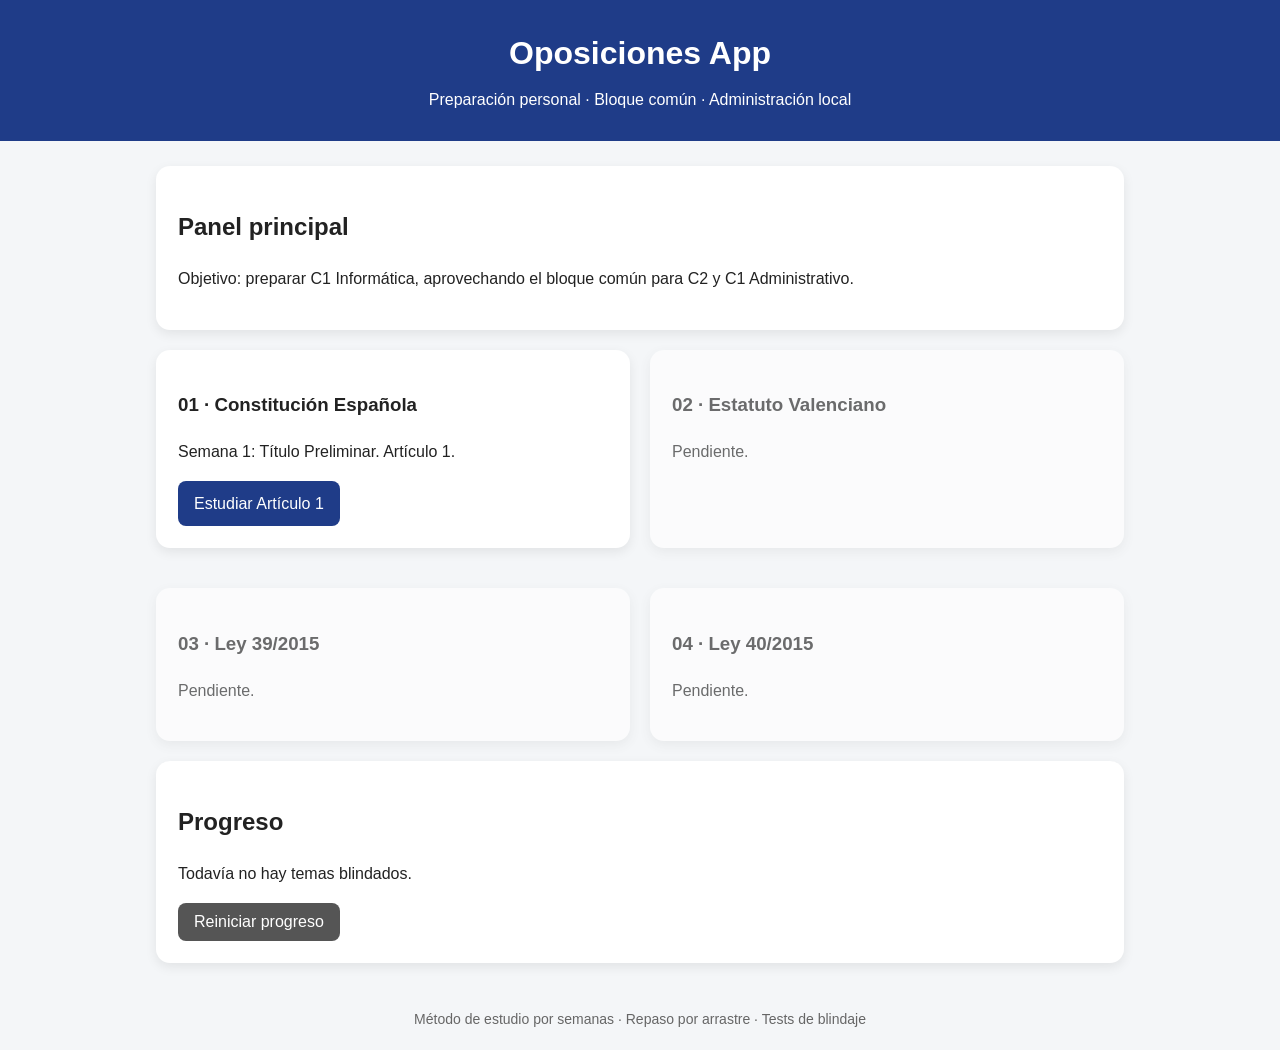
==== index.html @ b2013f8e "Version inicial oposiciones app" ====
<!DOCTYPE html>
<html lang="es">
<head>
  <meta charset="UTF-8">
  <meta name="viewport" content="width=device-width, initial-scale=1.0">
  <title>Oposiciones App</title>
  <link rel="stylesheet" href="css/estilos.css">
</head>
<body>
  <header class="cabecera">
    <h1>Oposiciones App</h1>
    <p>Preparación personal · Bloque común · Administración local</p>
  </header>

  <main class="contenedor">
    <section class="tarjeta">
      <h2>Panel principal</h2>
      <p>Objetivo: preparar C1 Informática, aprovechando el bloque común para C2 y C1 Administrativo.</p>
    </section>

    <section class="grid">
      <article class="tarjeta">
        <h3>01 · Constitución Española</h3>
        <p>Semana 1: Título Preliminar. Artículo 1.</p>
        <a class="boton" href="temas/constitucion/articulo_01.html">Estudiar Artículo 1</a>
      </article>

      <article class="tarjeta bloqueado">
        <h3>02 · Estatuto Valenciano</h3>
        <p>Pendiente.</p>
      </article>

      <article class="tarjeta bloqueado">
        <h3>03 · Ley 39/2015</h3>
        <p>Pendiente.</p>
      </article>

      <article class="tarjeta bloqueado">
        <h3>04 · Ley 40/2015</h3>
        <p>Pendiente.</p>
      </article>
    </section>

    <section class="tarjeta">
      <h2>Progreso</h2>
      <p id="resumenProgreso">Cargando progreso...</p>
      <button class="boton secundario" onclick="reiniciarProgreso()">Reiniciar progreso</button>
    </section>
  </main>

  <footer class="pie">
    Método de estudio por semanas · Repaso por arrastre · Tests de blindaje
  </footer>

  <script src="js/app.js"></script>
</body>
</html>
---- css/estilos.css ----
* {
  box-sizing: border-box;
}

body {
  margin: 0;
  font-family: Arial, sans-serif;
  background: #f4f6f8;
  color: #222;
  line-height: 1.6;
}

.cabecera {
  background: #1f3c88;
  color: white;
  padding: 28px 20px;
  text-align: center;
}

.cabecera h1 {
  margin: 0;
  font-size: 2rem;
}

.cabecera p {
  margin: 8px 0 0;
}

.contenedor {
  max-width: 1000px;
  margin: 25px auto;
  padding: 0 16px;
}

.tarjeta {
  background: white;
  padding: 22px;
  margin-bottom: 20px;
  border-radius: 14px;
  box-shadow: 0 4px 12px rgba(0,0,0,0.08);
}

.grid {
  display: grid;
  grid-template-columns: repeat(2, 1fr);
  gap: 20px;
}

.boton {
  display: inline-block;
  background: #1f3c88;
  color: white;
  padding: 10px 16px;
  border-radius: 8px;
  text-decoration: none;
  border: none;
  cursor: pointer;
  font-size: 1rem;
}

.boton:hover {
  opacity: 0.9;
}

.boton.secundario {
  background: #555;
}

.bloqueado {
  opacity: 0.65;
}

.bloque {
  background: #eef3ff;
  border-left: 6px solid #1f3c88;
  padding: 15px 20px;
  margin: 18px 0;
  border-radius: 8px;
}

.regla {
  background: #fff7e6;
  border-left: 6px solid #f0a500;
  padding: 15px 20px;
  margin: 18px 0;
  border-radius: 8px;
}

.alerta {
  background: #ffecec;
  border-left: 6px solid #d9534f;
  padding: 15px 20px;
  margin: 18px 0;
  border-radius: 8px;
}

.ok {
  background: #eafaf1;
  border-left: 6px solid #28a745;
  padding: 15px 20px;
  margin: 18px 0;
  border-radius: 8px;
}

.pregunta {
  border-bottom: 1px solid #ddd;
  padding: 18px 0;
}

.opcion {
  display: block;
  margin: 8px 0;
  cursor: pointer;
}

.resultado {
  font-weight: bold;
  margin-top: 15px;
}

.correcta {
  color: #198754;
}

.incorrecta {
  color: #dc3545;
}

.pie {
  text-align: center;
  padding: 20px;
  color: #666;
  font-size: 14px;
}

.volver {
  margin-bottom: 15px;
}

@media (max-width: 700px) {
  .grid {
    grid-template-columns: 1fr;
  }

  .cabecera h1 {
    font-size: 1.6rem;
  }

  .tarjeta {
    padding: 18px;
  }
}
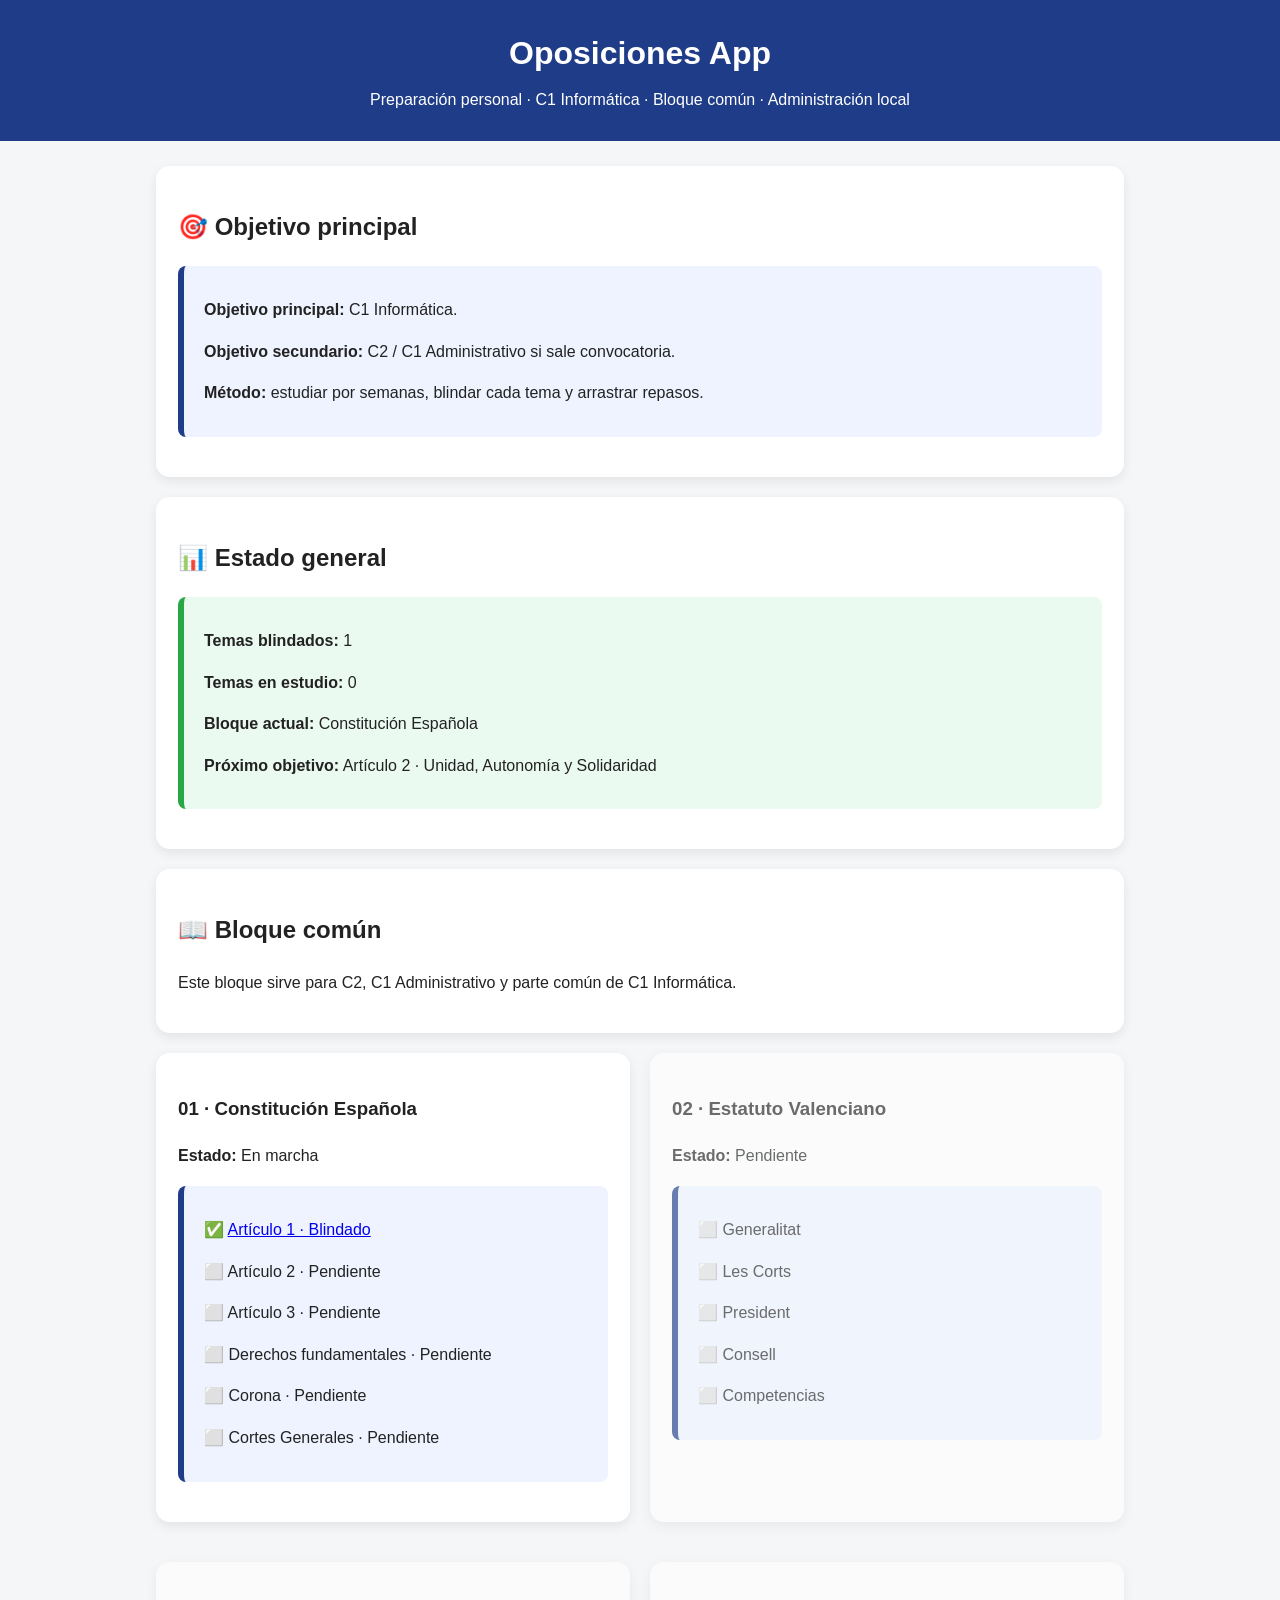
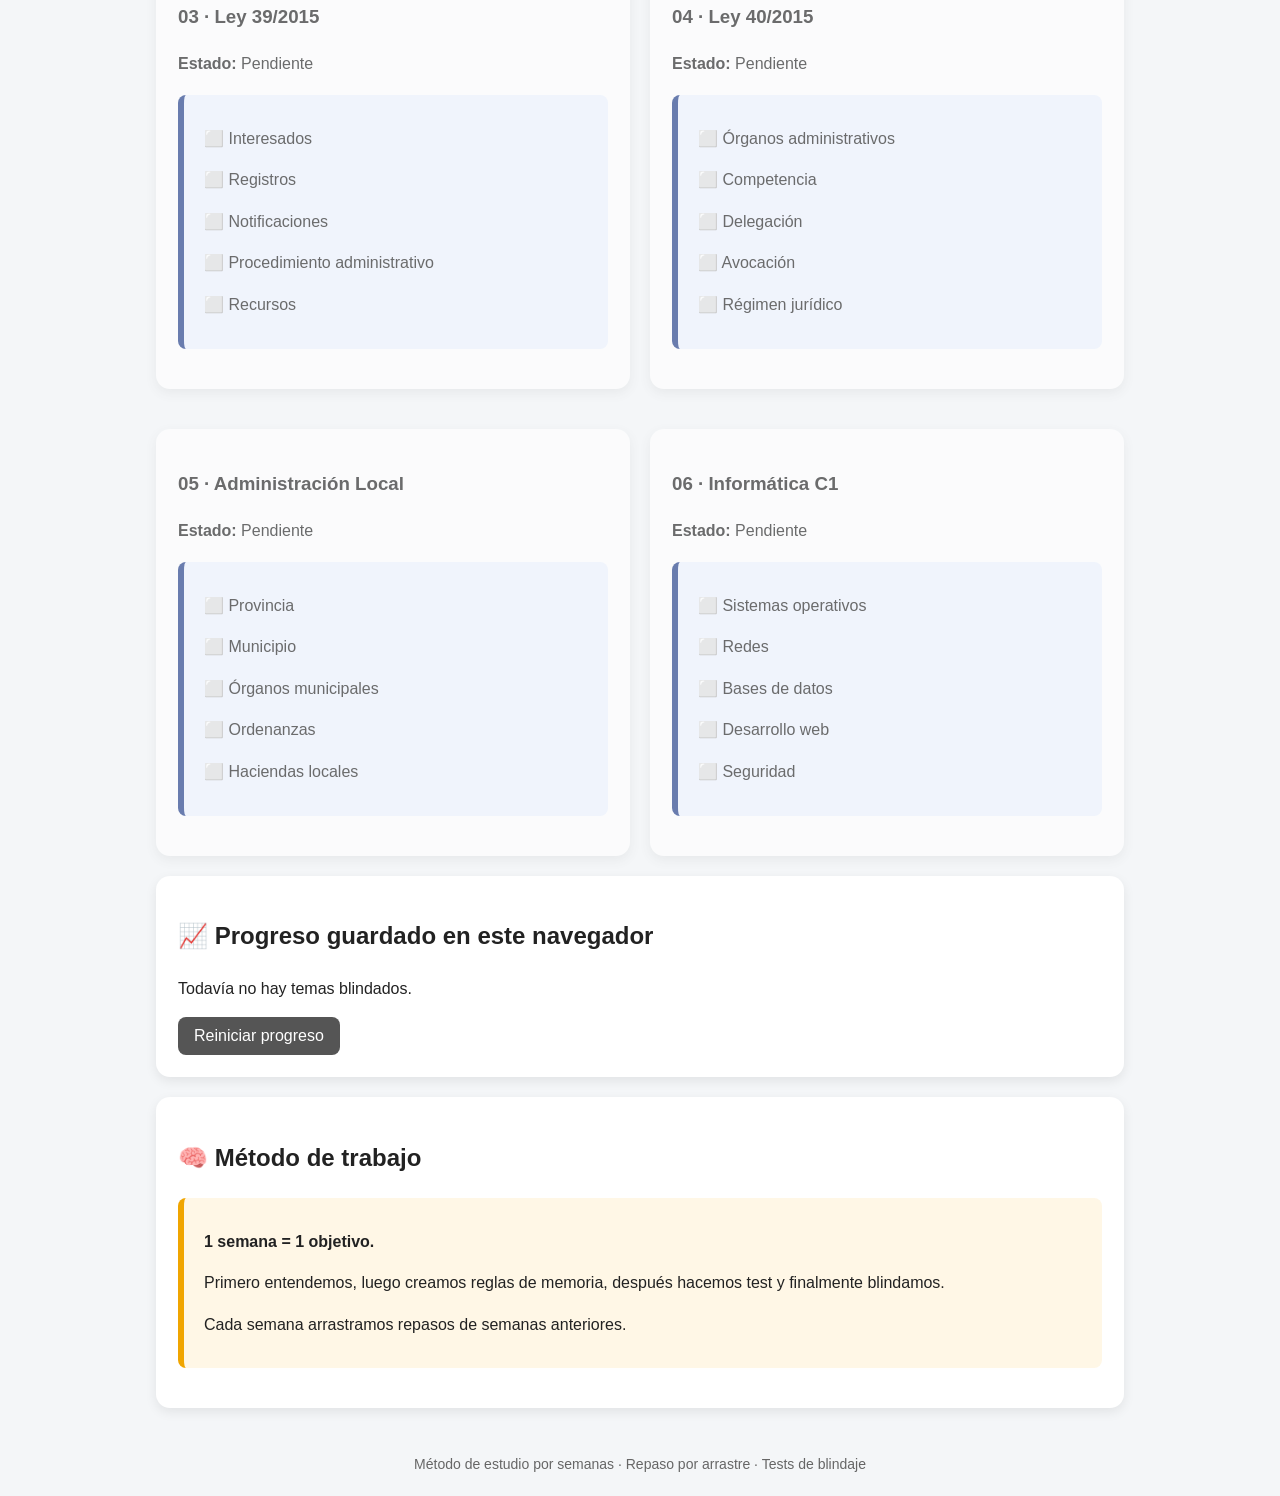
==== commit bc5bb611: "Dashboard principal v3" ====
--- a/index.html
+++ b/index.html
@@ -1,51 +1,138 @@
 <!DOCTYPE html>
 <html lang="es">
+
 <head>
   <meta charset="UTF-8">
   <meta name="viewport" content="width=device-width, initial-scale=1.0">
   <title>Oposiciones App</title>
   <link rel="stylesheet" href="css/estilos.css">
 </head>
+
 <body>
   <header class="cabecera">
     <h1>Oposiciones App</h1>
-    <p>Preparación personal · Bloque común · Administración local</p>
+    <p>Preparación personal · C1 Informática · Bloque común · Administración local</p>
   </header>
 
   <main class="contenedor">
+
     <section class="tarjeta">
-      <h2>Panel principal</h2>
-      <p>Objetivo: preparar C1 Informática, aprovechando el bloque común para C2 y C1 Administrativo.</p>
+      <h2>🎯 Objetivo principal</h2>
+      <div class="bloque">
+        <p><strong>Objetivo principal:</strong> C1 Informática.</p>
+        <p><strong>Objetivo secundario:</strong> C2 / C1 Administrativo si sale convocatoria.</p>
+        <p><strong>Método:</strong> estudiar por semanas, blindar cada tema y arrastrar repasos.</p>
+      </div>
+    </section>
+
+    <section class="tarjeta">
+      <h2>📊 Estado general</h2>
+      <div class="ok">
+        <p><strong>Temas blindados:</strong> 1</p>
+        <p><strong>Temas en estudio:</strong> 0</p>
+        <p><strong>Bloque actual:</strong> Constitución Española</p>
+        <p><strong>Próximo objetivo:</strong> Artículo 2 · Unidad, Autonomía y Solidaridad</p>
+      </div>
+    </section>
+
+    <section class="tarjeta">
+      <h2>📖 Bloque común</h2>
+      <p>Este bloque sirve para C2, C1 Administrativo y parte común de C1 Informática.</p>
     </section>
 
     <section class="grid">
+
       <article class="tarjeta">
         <h3>01 · Constitución Española</h3>
-        <p>Semana 1: Título Preliminar. Artículo 1.</p>
-        <a class="boton" href="temas/constitucion/articulo_01.html">Estudiar Artículo 1</a>
+        <p><strong>Estado:</strong> En marcha</p>
+
+        <div class="bloque">
+          <p>✅ <a href="temas/constitucion/articulo_01.html">Artículo 1 · Blindado</a></p>
+          <p>⬜ Artículo 2 · Pendiente</p>
+          <p>⬜ Artículo 3 · Pendiente</p>
+          <p>⬜ Derechos fundamentales · Pendiente</p>
+          <p>⬜ Corona · Pendiente</p>
+          <p>⬜ Cortes Generales · Pendiente</p>
+        </div>
       </article>
 
       <article class="tarjeta bloqueado">
         <h3>02 · Estatuto Valenciano</h3>
-        <p>Pendiente.</p>
+        <p><strong>Estado:</strong> Pendiente</p>
+        <div class="bloque">
+          <p>⬜ Generalitat</p>
+          <p>⬜ Les Corts</p>
+          <p>⬜ President</p>
+          <p>⬜ Consell</p>
+          <p>⬜ Competencias</p>
+        </div>
       </article>
 
       <article class="tarjeta bloqueado">
         <h3>03 · Ley 39/2015</h3>
-        <p>Pendiente.</p>
+        <p><strong>Estado:</strong> Pendiente</p>
+        <div class="bloque">
+          <p>⬜ Interesados</p>
+          <p>⬜ Registros</p>
+          <p>⬜ Notificaciones</p>
+          <p>⬜ Procedimiento administrativo</p>
+          <p>⬜ Recursos</p>
+        </div>
       </article>
 
       <article class="tarjeta bloqueado">
         <h3>04 · Ley 40/2015</h3>
-        <p>Pendiente.</p>
+        <p><strong>Estado:</strong> Pendiente</p>
+        <div class="bloque">
+          <p>⬜ Órganos administrativos</p>
+          <p>⬜ Competencia</p>
+          <p>⬜ Delegación</p>
+          <p>⬜ Avocación</p>
+          <p>⬜ Régimen jurídico</p>
+        </div>
       </article>
+
+      <article class="tarjeta bloqueado">
+        <h3>05 · Administración Local</h3>
+        <p><strong>Estado:</strong> Pendiente</p>
+        <div class="bloque">
+          <p>⬜ Provincia</p>
+          <p>⬜ Municipio</p>
+          <p>⬜ Órganos municipales</p>
+          <p>⬜ Ordenanzas</p>
+          <p>⬜ Haciendas locales</p>
+        </div>
+      </article>
+
+      <article class="tarjeta bloqueado">
+        <h3>06 · Informática C1</h3>
+        <p><strong>Estado:</strong> Pendiente</p>
+        <div class="bloque">
+          <p>⬜ Sistemas operativos</p>
+          <p>⬜ Redes</p>
+          <p>⬜ Bases de datos</p>
+          <p>⬜ Desarrollo web</p>
+          <p>⬜ Seguridad</p>
+        </div>
+      </article>
+
     </section>
 
     <section class="tarjeta">
-      <h2>Progreso</h2>
+      <h2>📈 Progreso guardado en este navegador</h2>
       <p id="resumenProgreso">Cargando progreso...</p>
       <button class="boton secundario" onclick="reiniciarProgreso()">Reiniciar progreso</button>
     </section>
+
+    <section class="tarjeta">
+      <h2>🧠 Método de trabajo</h2>
+      <div class="regla">
+        <p><strong>1 semana = 1 objetivo.</strong></p>
+        <p>Primero entendemos, luego creamos reglas de memoria, después hacemos test y finalmente blindamos.</p>
+        <p>Cada semana arrastramos repasos de semanas anteriores.</p>
+      </div>
+    </section>
+
   </main>
 
   <footer class="pie">
@@ -54,4 +141,5 @@
 
   <script src="js/app.js"></script>
 </body>
-</html>
+
+</html>
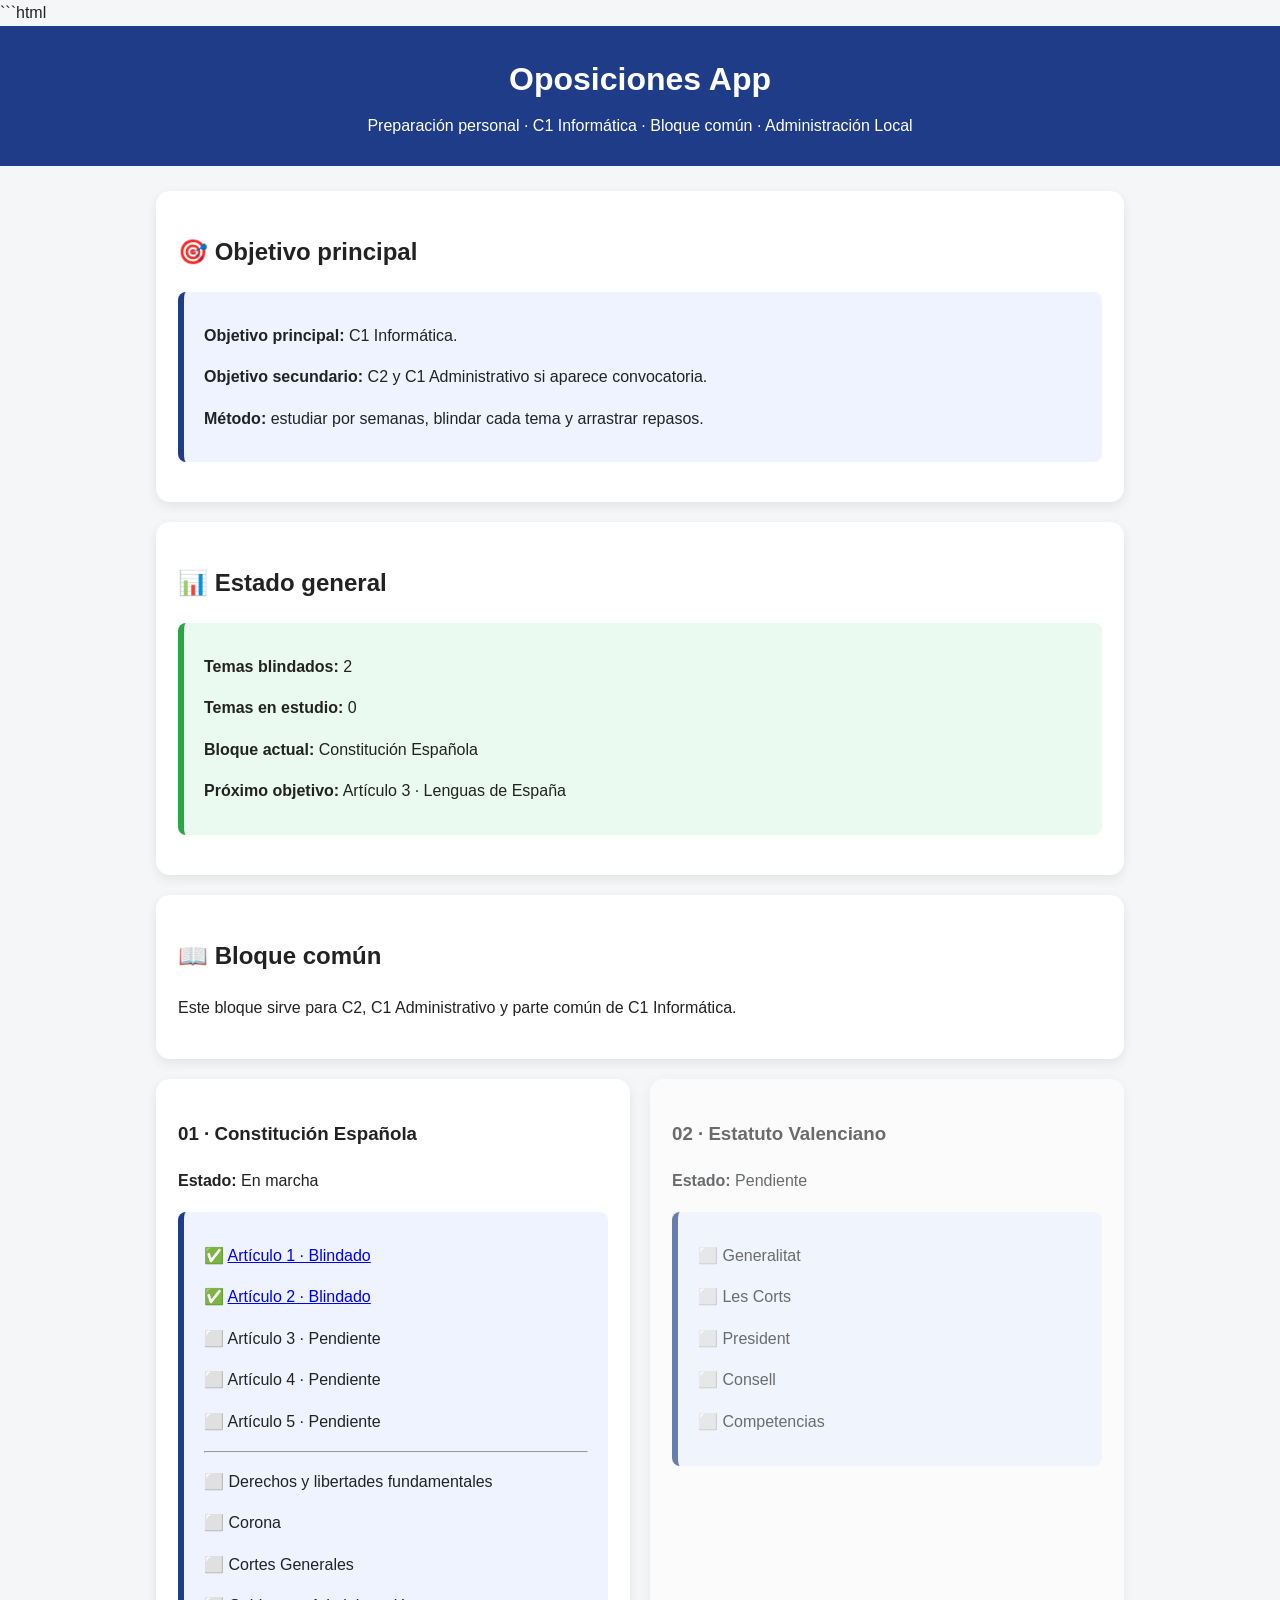
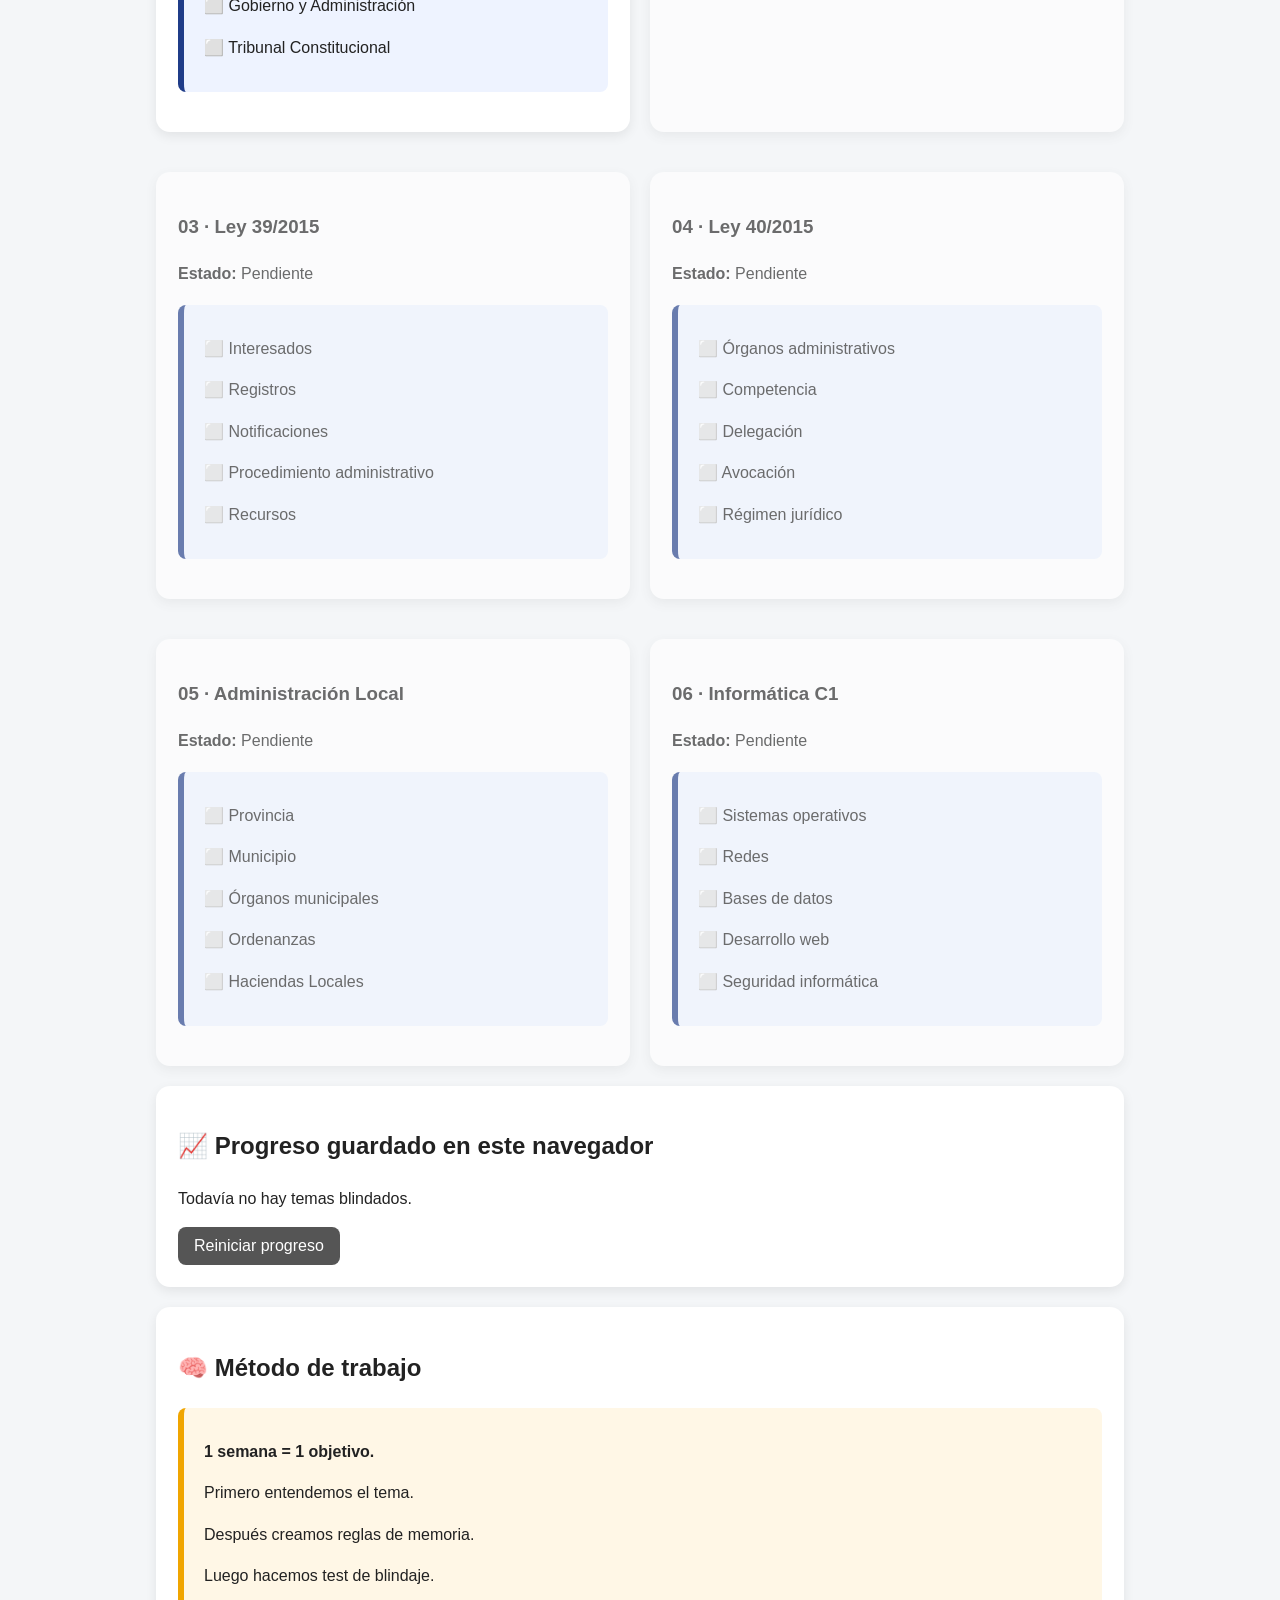
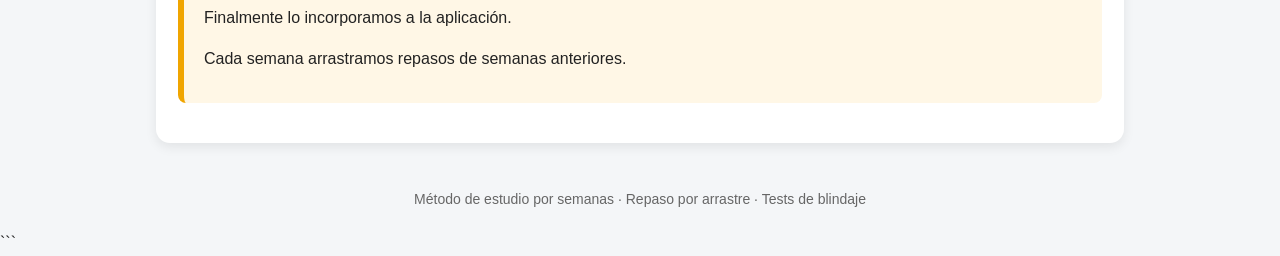
==== commit 26298dec: "Articulo 2 integrado en dashboard" ====
--- a/index.html
+++ b/index.html
@@ -1,3 +1,4 @@
+```html
 <!DOCTYPE html>
 <html lang="es">
 
@@ -9,29 +10,32 @@
 </head>
 
 <body>
+
   <header class="cabecera">
     <h1>Oposiciones App</h1>
-    <p>Preparación personal · C1 Informática · Bloque común · Administración local</p>
+    <p>Preparación personal · C1 Informática · Bloque común · Administración Local</p>
   </header>
 
   <main class="contenedor">
 
     <section class="tarjeta">
       <h2>🎯 Objetivo principal</h2>
+
       <div class="bloque">
         <p><strong>Objetivo principal:</strong> C1 Informática.</p>
-        <p><strong>Objetivo secundario:</strong> C2 / C1 Administrativo si sale convocatoria.</p>
+        <p><strong>Objetivo secundario:</strong> C2 y C1 Administrativo si aparece convocatoria.</p>
         <p><strong>Método:</strong> estudiar por semanas, blindar cada tema y arrastrar repasos.</p>
       </div>
     </section>
 
     <section class="tarjeta">
       <h2>📊 Estado general</h2>
+
       <div class="ok">
-        <p><strong>Temas blindados:</strong> 1</p>
+        <p><strong>Temas blindados:</strong> 2</p>
         <p><strong>Temas en estudio:</strong> 0</p>
         <p><strong>Bloque actual:</strong> Constitución Española</p>
-        <p><strong>Próximo objetivo:</strong> Artículo 2 · Unidad, Autonomía y Solidaridad</p>
+        <p><strong>Próximo objetivo:</strong> Artículo 3 · Lenguas de España</p>
       </div>
     </section>
 
@@ -44,21 +48,35 @@
 
       <article class="tarjeta">
         <h3>01 · Constitución Española</h3>
+
         <p><strong>Estado:</strong> En marcha</p>
 
         <div class="bloque">
+
           <p>✅ <a href="temas/constitucion/articulo_01.html">Artículo 1 · Blindado</a></p>
-          <p>⬜ Artículo 2 · Pendiente</p>
+
+          <p>✅ <a href="temas/constitucion/articulo_02.html">Artículo 2 · Blindado</a></p>
+
           <p>⬜ Artículo 3 · Pendiente</p>
-          <p>⬜ Derechos fundamentales · Pendiente</p>
-          <p>⬜ Corona · Pendiente</p>
-          <p>⬜ Cortes Generales · Pendiente</p>
+          <p>⬜ Artículo 4 · Pendiente</p>
+          <p>⬜ Artículo 5 · Pendiente</p>
+
+          <hr>
+
+          <p>⬜ Derechos y libertades fundamentales</p>
+          <p>⬜ Corona</p>
+          <p>⬜ Cortes Generales</p>
+          <p>⬜ Gobierno y Administración</p>
+          <p>⬜ Tribunal Constitucional</p>
+
         </div>
       </article>
 
       <article class="tarjeta bloqueado">
         <h3>02 · Estatuto Valenciano</h3>
+
         <p><strong>Estado:</strong> Pendiente</p>
+
         <div class="bloque">
           <p>⬜ Generalitat</p>
           <p>⬜ Les Corts</p>
@@ -70,7 +88,9 @@
 
       <article class="tarjeta bloqueado">
         <h3>03 · Ley 39/2015</h3>
+
         <p><strong>Estado:</strong> Pendiente</p>
+
         <div class="bloque">
           <p>⬜ Interesados</p>
           <p>⬜ Registros</p>
@@ -82,7 +102,9 @@
 
       <article class="tarjeta bloqueado">
         <h3>04 · Ley 40/2015</h3>
+
         <p><strong>Estado:</strong> Pendiente</p>
+
         <div class="bloque">
           <p>⬜ Órganos administrativos</p>
           <p>⬜ Competencia</p>
@@ -94,25 +116,29 @@
 
       <article class="tarjeta bloqueado">
         <h3>05 · Administración Local</h3>
+
         <p><strong>Estado:</strong> Pendiente</p>
+
         <div class="bloque">
           <p>⬜ Provincia</p>
           <p>⬜ Municipio</p>
           <p>⬜ Órganos municipales</p>
           <p>⬜ Ordenanzas</p>
-          <p>⬜ Haciendas locales</p>
+          <p>⬜ Haciendas Locales</p>
         </div>
       </article>
 
       <article class="tarjeta bloqueado">
         <h3>06 · Informática C1</h3>
+
         <p><strong>Estado:</strong> Pendiente</p>
+
         <div class="bloque">
           <p>⬜ Sistemas operativos</p>
           <p>⬜ Redes</p>
           <p>⬜ Bases de datos</p>
           <p>⬜ Desarrollo web</p>
-          <p>⬜ Seguridad</p>
+          <p>⬜ Seguridad informática</p>
         </div>
       </article>
 
@@ -120,16 +146,41 @@
 
     <section class="tarjeta">
       <h2>📈 Progreso guardado en este navegador</h2>
-      <p id="resumenProgreso">Cargando progreso...</p>
-      <button class="boton secundario" onclick="reiniciarProgreso()">Reiniciar progreso</button>
+
+      <p id="resumenProgreso">
+        Cargando progreso...
+      </p>
+
+      <button class="boton secundario" onclick="reiniciarProgreso()">
+        Reiniciar progreso
+      </button>
     </section>
 
     <section class="tarjeta">
       <h2>🧠 Método de trabajo</h2>
+
       <div class="regla">
         <p><strong>1 semana = 1 objetivo.</strong></p>
-        <p>Primero entendemos, luego creamos reglas de memoria, después hacemos test y finalmente blindamos.</p>
-        <p>Cada semana arrastramos repasos de semanas anteriores.</p>
+
+        <p>
+          Primero entendemos el tema.
+        </p>
+
+        <p>
+          Después creamos reglas de memoria.
+        </p>
+
+        <p>
+          Luego hacemos test de blindaje.
+        </p>
+
+        <p>
+          Finalmente lo incorporamos a la aplicación.
+        </p>
+
+        <p>
+          Cada semana arrastramos repasos de semanas anteriores.
+        </p>
       </div>
     </section>
 
@@ -140,6 +191,8 @@
   </footer>
 
   <script src="js/app.js"></script>
+
 </body>
 
-</html>+</html>
+```
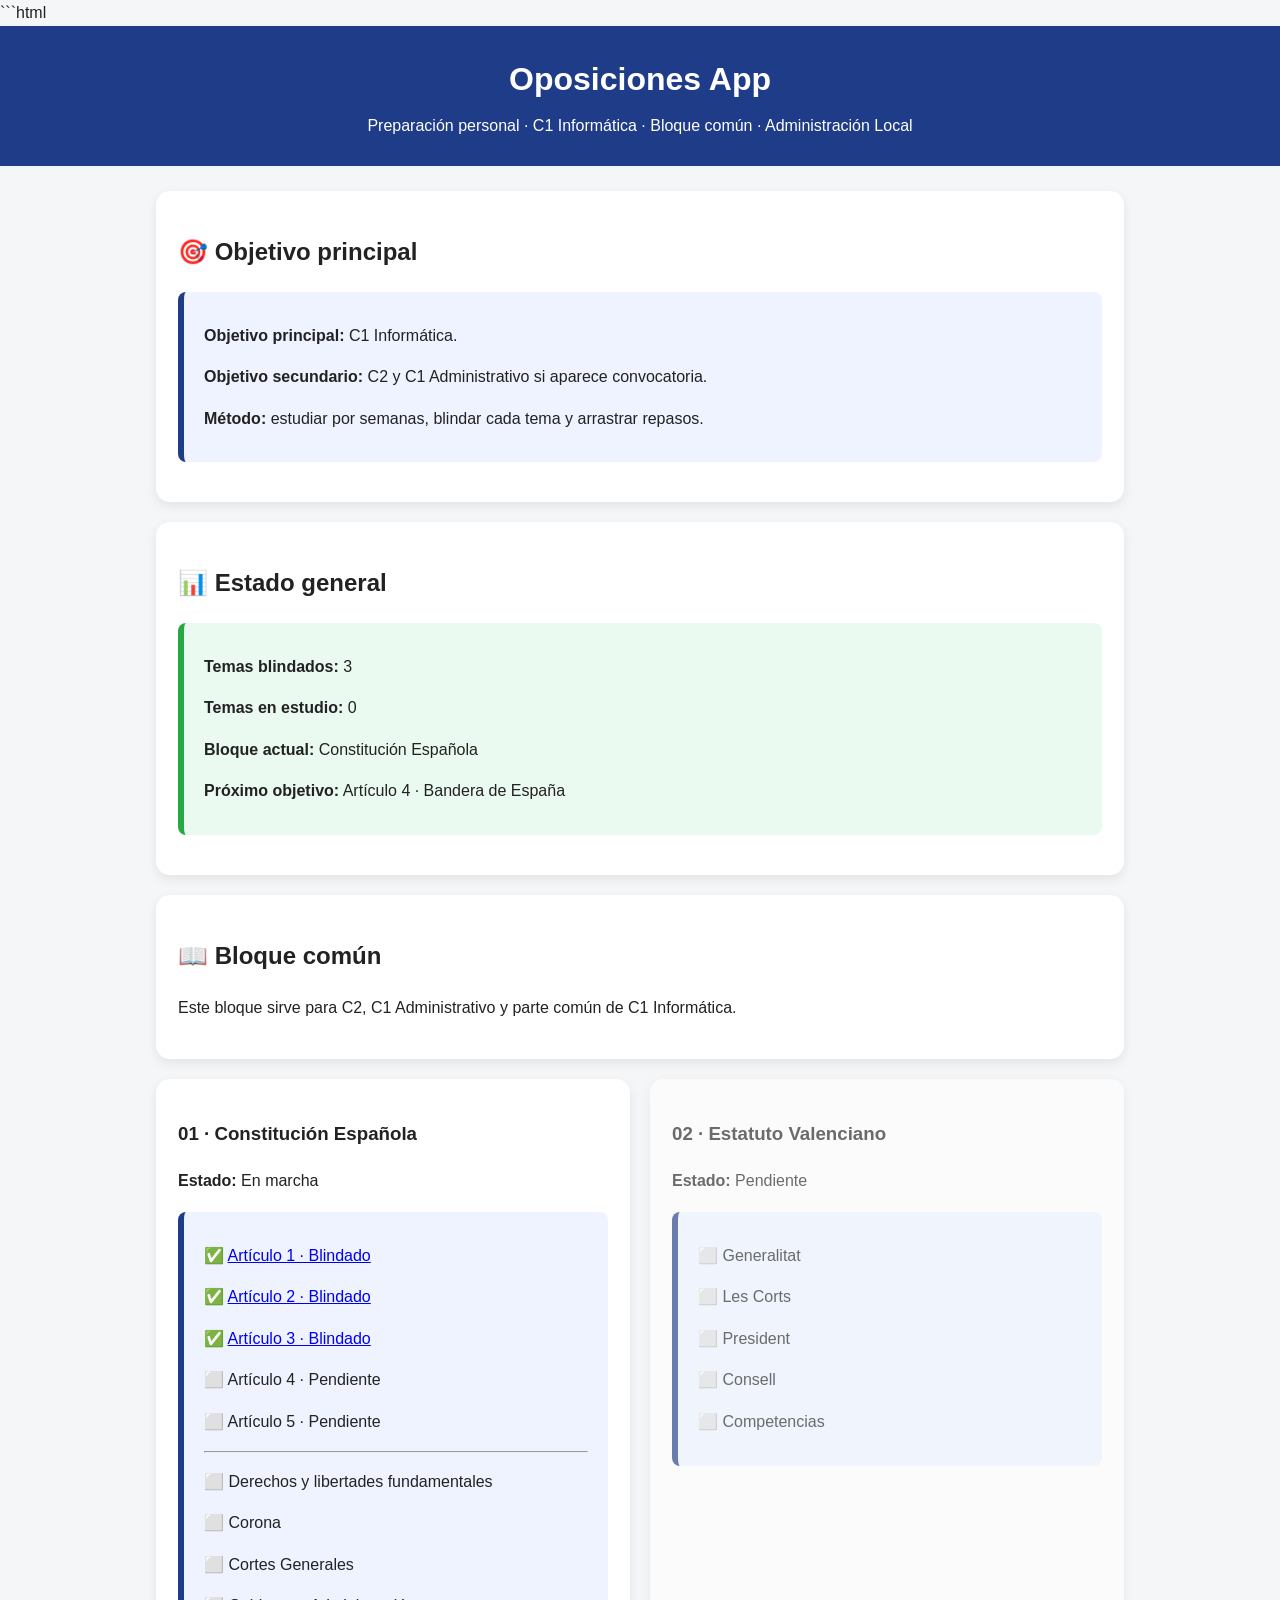
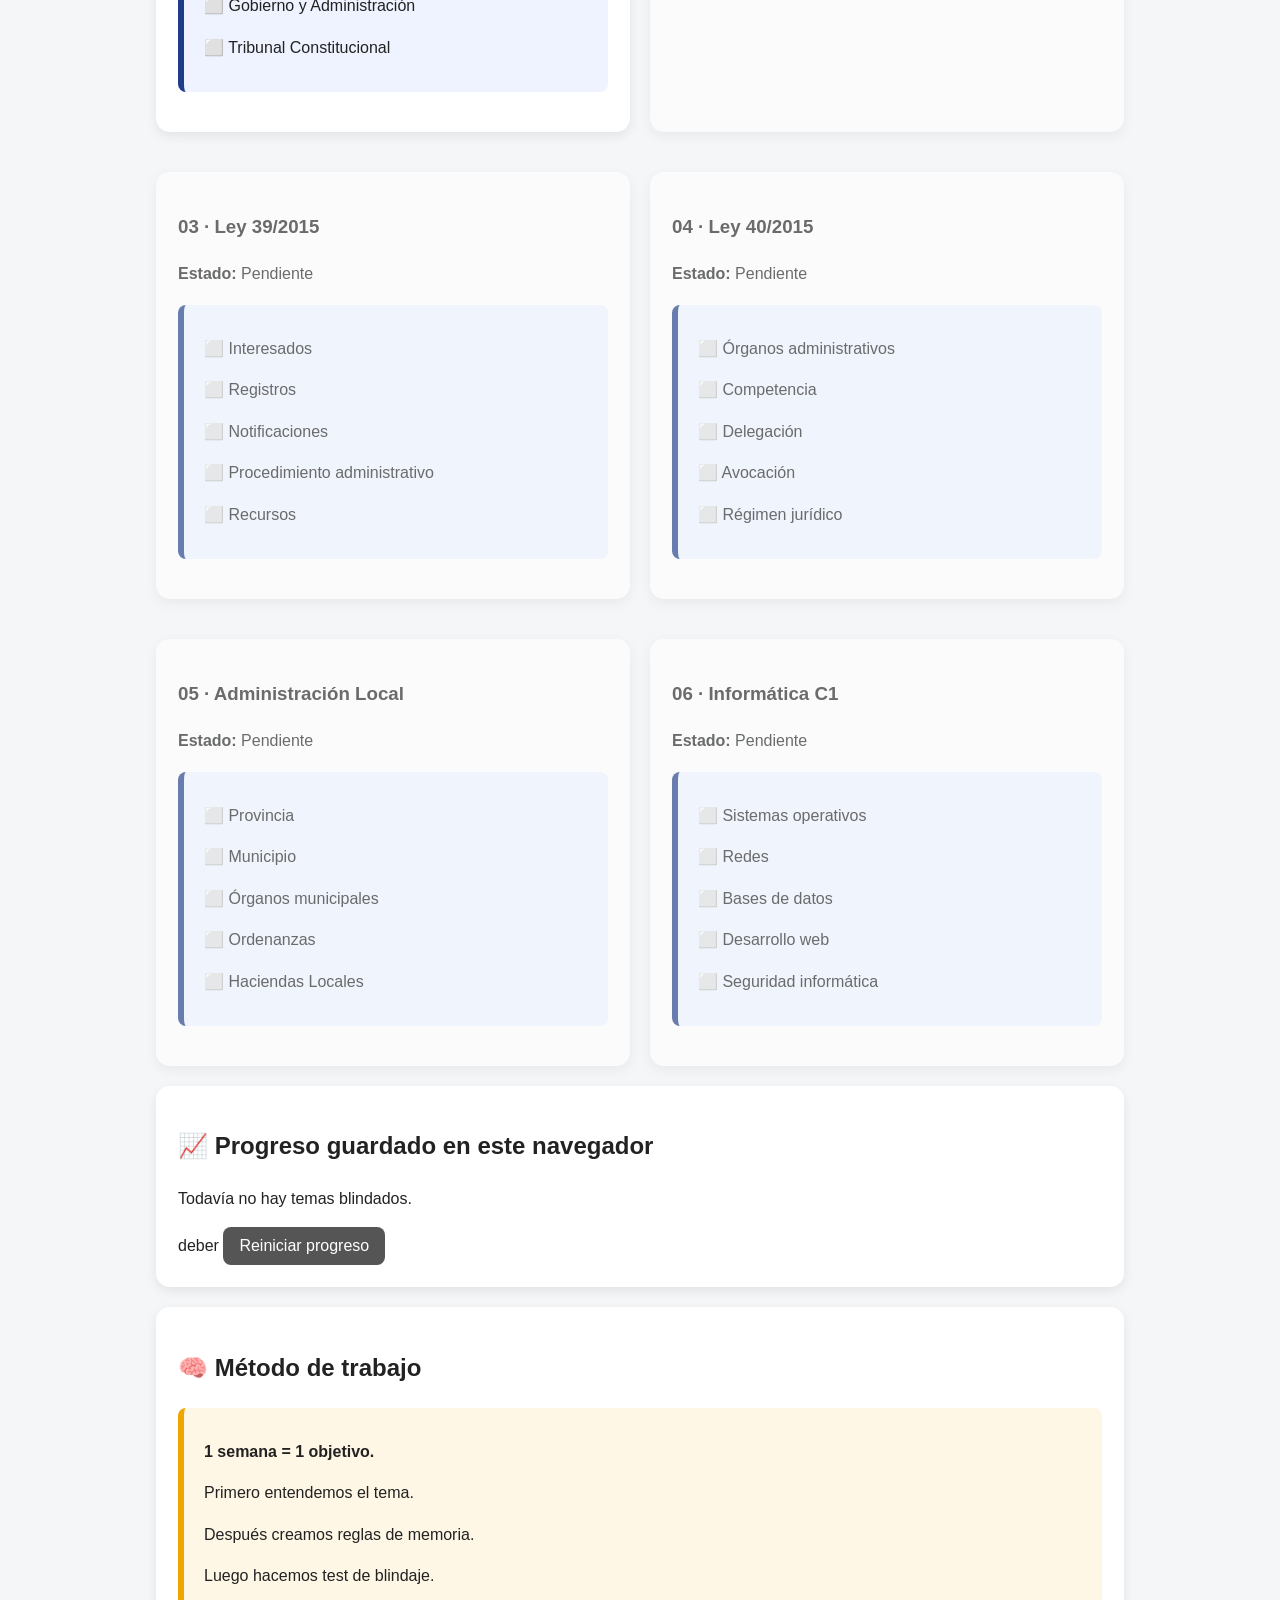
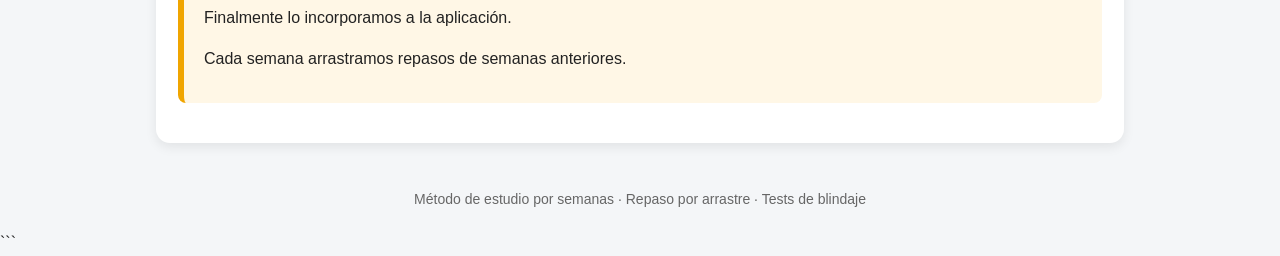
==== commit c003adf6: "Articulo 3 blindado" ====
--- a/index.html
+++ b/index.html
@@ -32,10 +32,10 @@
       <h2>📊 Estado general</h2>
 
       <div class="ok">
-        <p><strong>Temas blindados:</strong> 2</p>
+        <p><strong>Temas blindados:</strong> 3</p>
         <p><strong>Temas en estudio:</strong> 0</p>
         <p><strong>Bloque actual:</strong> Constitución Española</p>
-        <p><strong>Próximo objetivo:</strong> Artículo 3 · Lenguas de España</p>
+        <p><strong>Próximo objetivo:</strong> Artículo 4 · Bandera de España</p>
       </div>
     </section>
 
@@ -57,7 +57,7 @@
 
           <p>✅ <a href="temas/constitucion/articulo_02.html">Artículo 2 · Blindado</a></p>
 
-          <p>⬜ Artículo 3 · Pendiente</p>
+          <p>✅ <a href="temas/constitucion/articulo_03.html">Artículo 3 · Blindado</a></p>
           <p>⬜ Artículo 4 · Pendiente</p>
           <p>⬜ Artículo 5 · Pendiente</p>
 
@@ -149,7 +149,7 @@
 
       <p id="resumenProgreso">
         Cargando progreso...
-      </p>
+      </p>deber
 
       <button class="boton secundario" onclick="reiniciarProgreso()">
         Reiniciar progreso
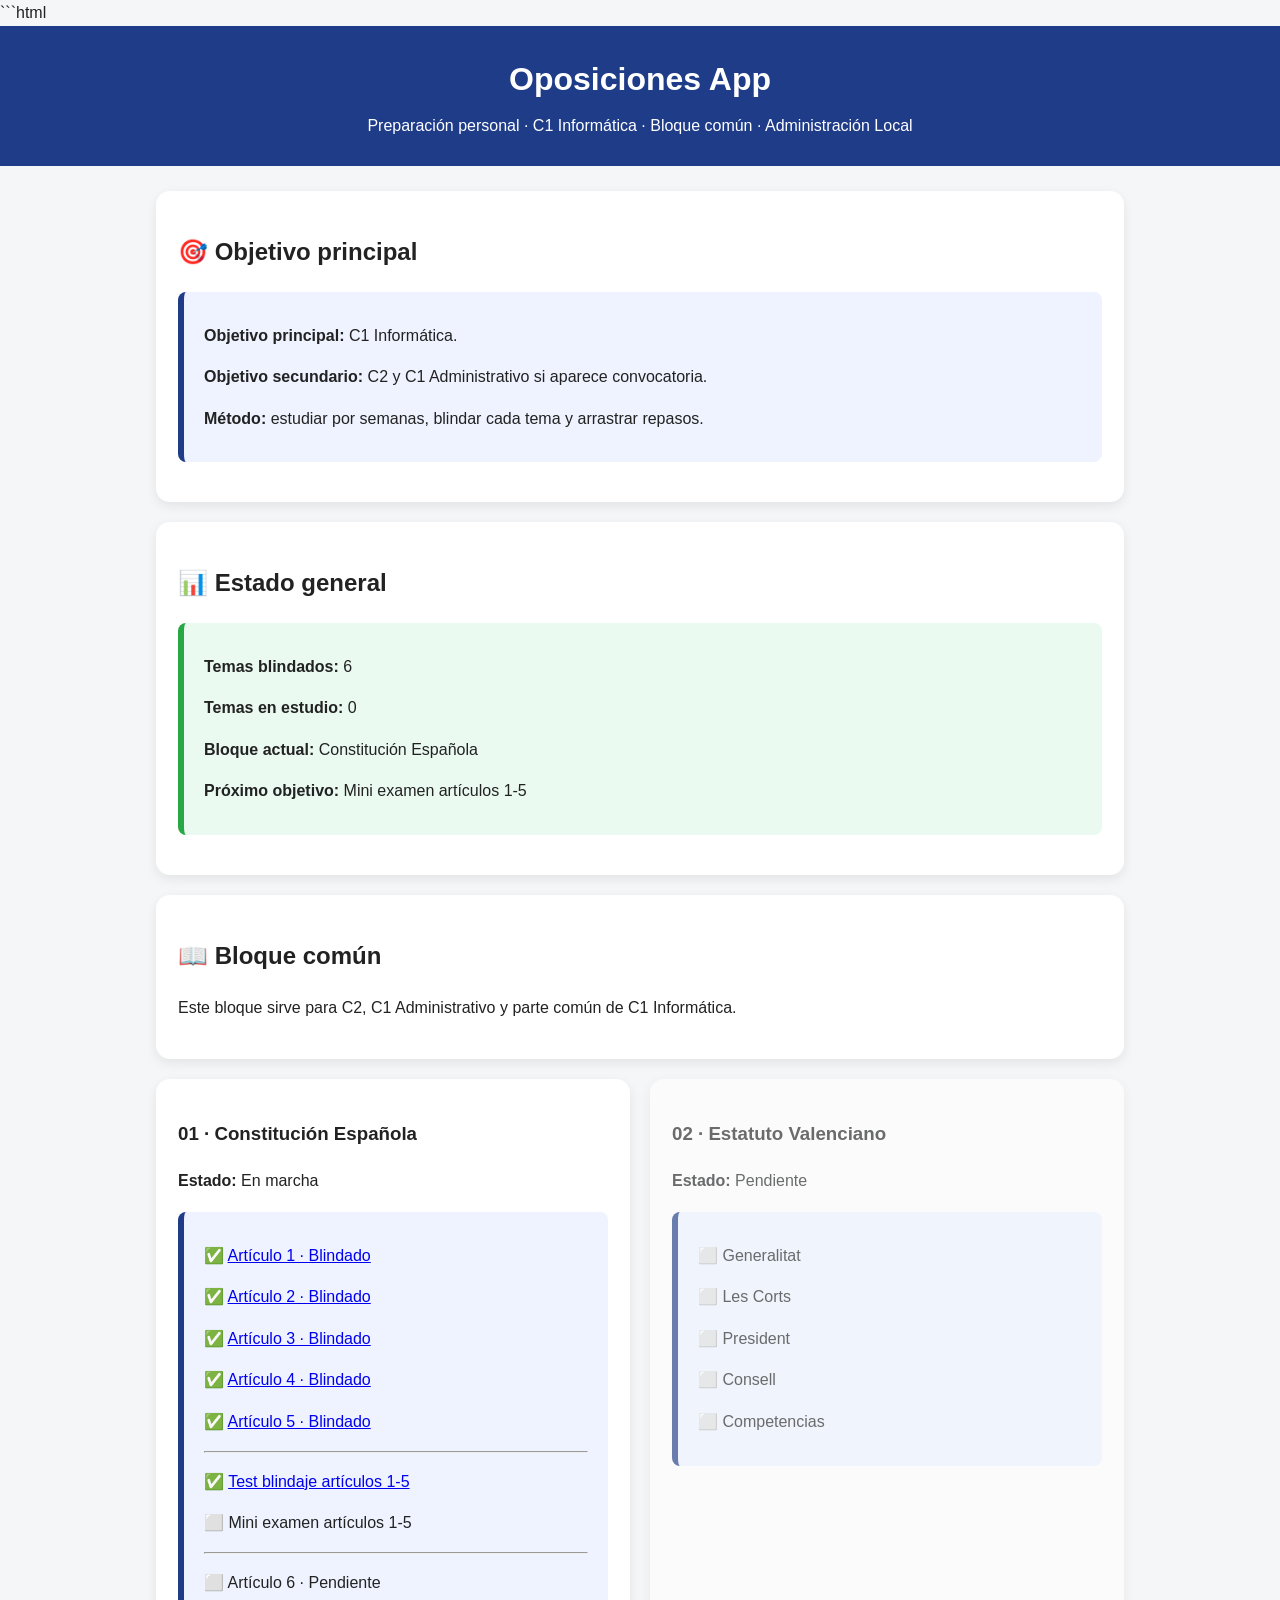
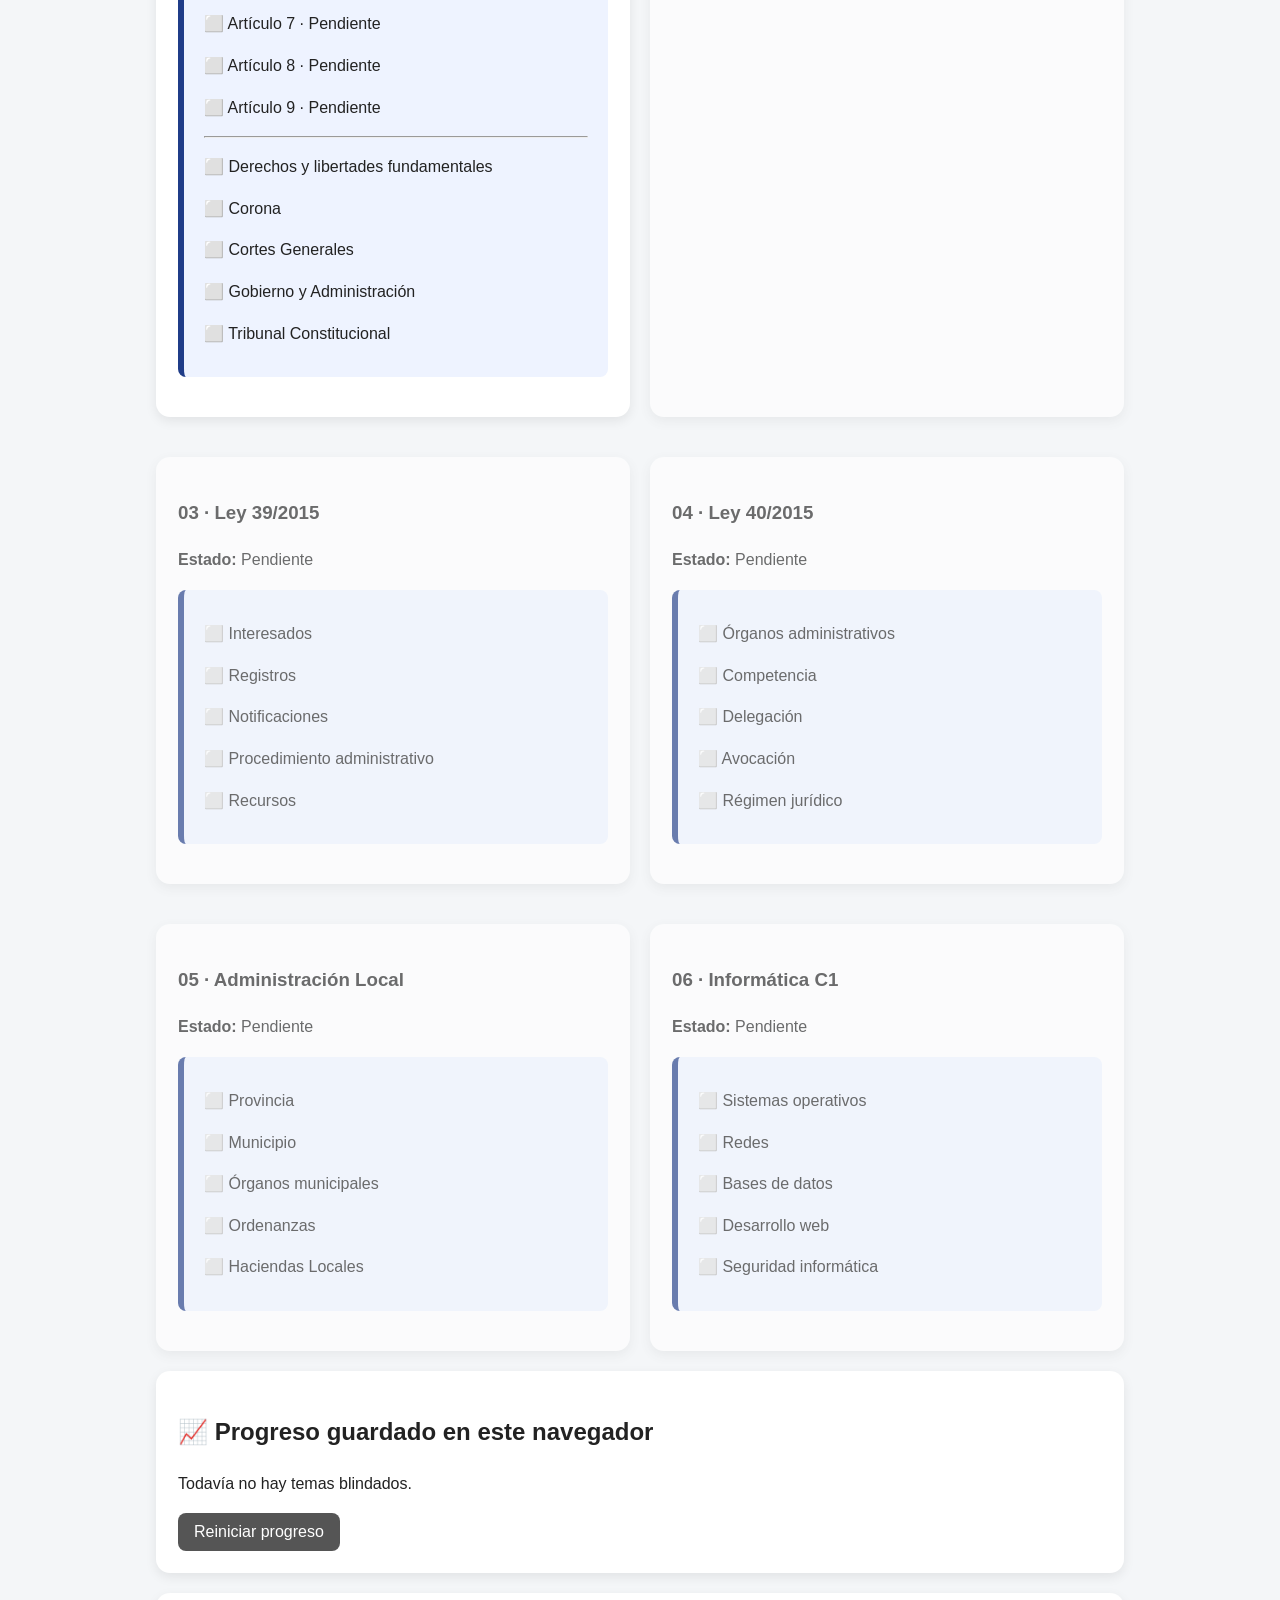
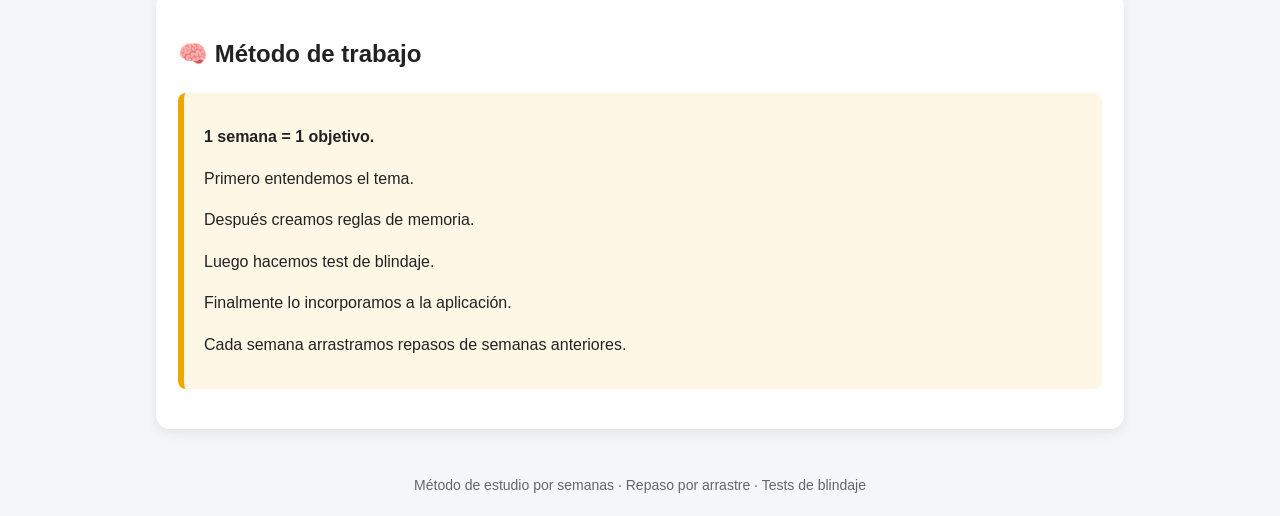
==== commit 43c5d3c0: "Articulo1-5-test" ====
--- a/index.html
+++ b/index.html
@@ -32,10 +32,10 @@
       <h2>📊 Estado general</h2>
 
       <div class="ok">
-        <p><strong>Temas blindados:</strong> 3</p>
+        <p><strong>Temas blindados:</strong> 6</p>
         <p><strong>Temas en estudio:</strong> 0</p>
         <p><strong>Bloque actual:</strong> Constitución Española</p>
-        <p><strong>Próximo objetivo:</strong> Artículo 4 · Bandera de España</p>
+        <p><strong>Próximo objetivo:</strong> Mini examen artículos 1-5</p>
       </div>
     </section>
 
@@ -47,6 +47,7 @@
     <section class="grid">
 
       <article class="tarjeta">
+
         <h3>01 · Constitución Española</h3>
 
         <p><strong>Estado:</strong> En marcha</p>
@@ -58,8 +59,23 @@
           <p>✅ <a href="temas/constitucion/articulo_02.html">Artículo 2 · Blindado</a></p>
 
           <p>✅ <a href="temas/constitucion/articulo_03.html">Artículo 3 · Blindado</a></p>
-          <p>⬜ Artículo 4 · Pendiente</p>
-          <p>⬜ Artículo 5 · Pendiente</p>
+
+          <p>✅ <a href="temas/constitucion/articulo_04.html">Artículo 4 · Blindado</a></p>
+
+          <p>✅ <a href="temas/constitucion/articulo_05.html">Artículo 5 · Blindado</a></p>
+
+          <hr>
+
+          <p>✅ <a href="temas/constitucion/test_01_05.html">Test blindaje artículos 1-5</a></p>
+
+          <p>⬜ Mini examen artículos 1-5</p>
+
+          <hr>
+
+          <p>⬜ Artículo 6 · Pendiente</p>
+          <p>⬜ Artículo 7 · Pendiente</p>
+          <p>⬜ Artículo 8 · Pendiente</p>
+          <p>⬜ Artículo 9 · Pendiente</p>
 
           <hr>
 
@@ -70,9 +86,11 @@
           <p>⬜ Tribunal Constitucional</p>
 
         </div>
-      </article>
-
-      <article class="tarjeta bloqueado">
+
+      </article>
+
+      <article class="tarjeta bloqueado">
+
         <h3>02 · Estatuto Valenciano</h3>
 
         <p><strong>Estado:</strong> Pendiente</p>
@@ -84,9 +102,11 @@
           <p>⬜ Consell</p>
           <p>⬜ Competencias</p>
         </div>
-      </article>
-
-      <article class="tarjeta bloqueado">
+
+      </article>
+
+      <article class="tarjeta bloqueado">
+
         <h3>03 · Ley 39/2015</h3>
 
         <p><strong>Estado:</strong> Pendiente</p>
@@ -98,9 +118,11 @@
           <p>⬜ Procedimiento administrativo</p>
           <p>⬜ Recursos</p>
         </div>
-      </article>
-
-      <article class="tarjeta bloqueado">
+
+      </article>
+
+      <article class="tarjeta bloqueado">
+
         <h3>04 · Ley 40/2015</h3>
 
         <p><strong>Estado:</strong> Pendiente</p>
@@ -112,9 +134,11 @@
           <p>⬜ Avocación</p>
           <p>⬜ Régimen jurídico</p>
         </div>
-      </article>
-
-      <article class="tarjeta bloqueado">
+
+      </article>
+
+      <article class="tarjeta bloqueado">
+
         <h3>05 · Administración Local</h3>
 
         <p><strong>Estado:</strong> Pendiente</p>
@@ -126,9 +150,11 @@
           <p>⬜ Ordenanzas</p>
           <p>⬜ Haciendas Locales</p>
         </div>
-      </article>
-
-      <article class="tarjeta bloqueado">
+
+      </article>
+
+      <article class="tarjeta bloqueado">
+
         <h3>06 · Informática C1</h3>
 
         <p><strong>Estado:</strong> Pendiente</p>
@@ -140,48 +166,38 @@
           <p>⬜ Desarrollo web</p>
           <p>⬜ Seguridad informática</p>
         </div>
-      </article>
-
-    </section>
-
-    <section class="tarjeta">
+
+      </article>
+
+    </section>
+
+    <section class="tarjeta">
+
       <h2>📈 Progreso guardado en este navegador</h2>
 
       <p id="resumenProgreso">
         Cargando progreso...
-      </p>deber
+      </p>
 
       <button class="boton secundario" onclick="reiniciarProgreso()">
         Reiniciar progreso
       </button>
-    </section>
-
-    <section class="tarjeta">
+
+    </section>
+
+    <section class="tarjeta">
+
       <h2>🧠 Método de trabajo</h2>
 
       <div class="regla">
         <p><strong>1 semana = 1 objetivo.</strong></p>
-
-        <p>
-          Primero entendemos el tema.
-        </p>
-
-        <p>
-          Después creamos reglas de memoria.
-        </p>
-
-        <p>
-          Luego hacemos test de blindaje.
-        </p>
-
-        <p>
-          Finalmente lo incorporamos a la aplicación.
-        </p>
-
-        <p>
-          Cada semana arrastramos repasos de semanas anteriores.
-        </p>
+        <p>Primero entendemos el tema.</p>
+        <p>Después creamos reglas de memoria.</p>
+        <p>Luego hacemos test de blindaje.</p>
+        <p>Finalmente lo incorporamos a la aplicación.</p>
+        <p>Cada semana arrastramos repasos de semanas anteriores.</p>
       </div>
+
     </section>
 
   </main>
@@ -195,4 +211,3 @@
 </body>
 
 </html>
-```
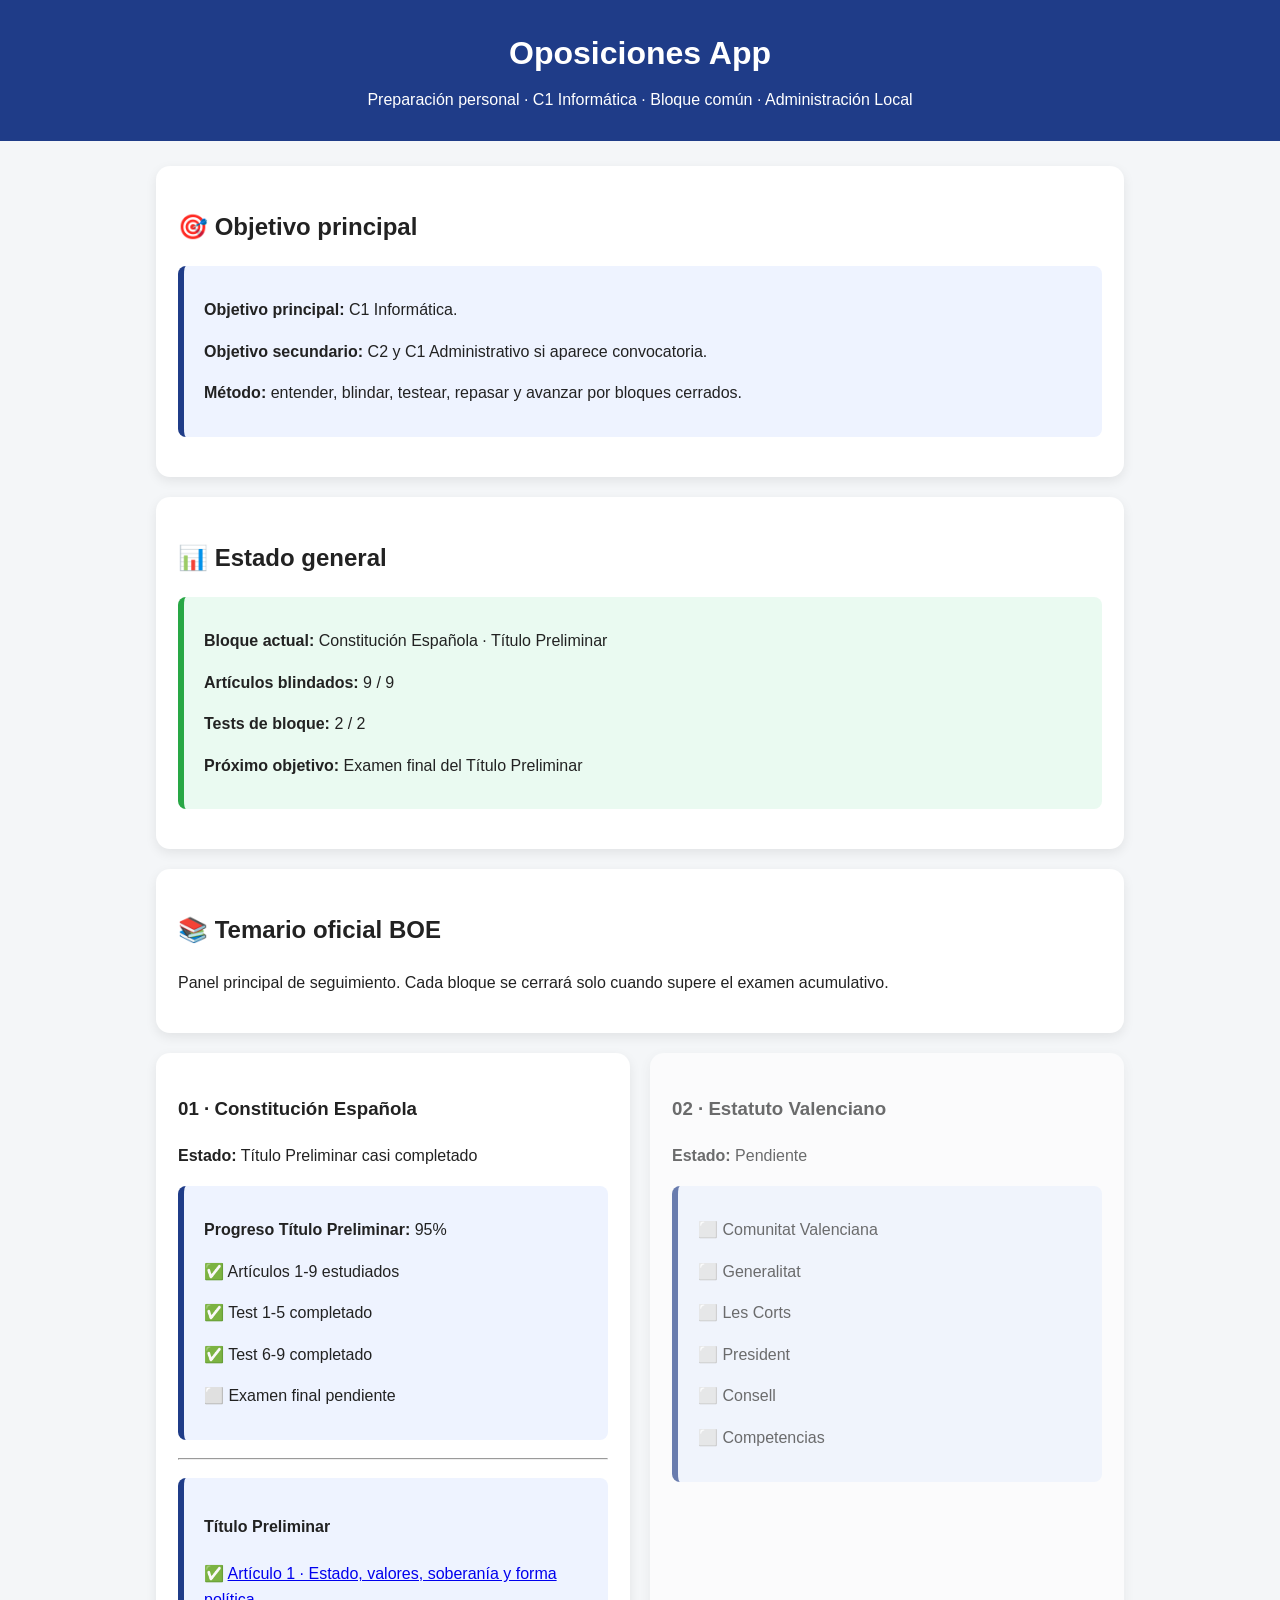
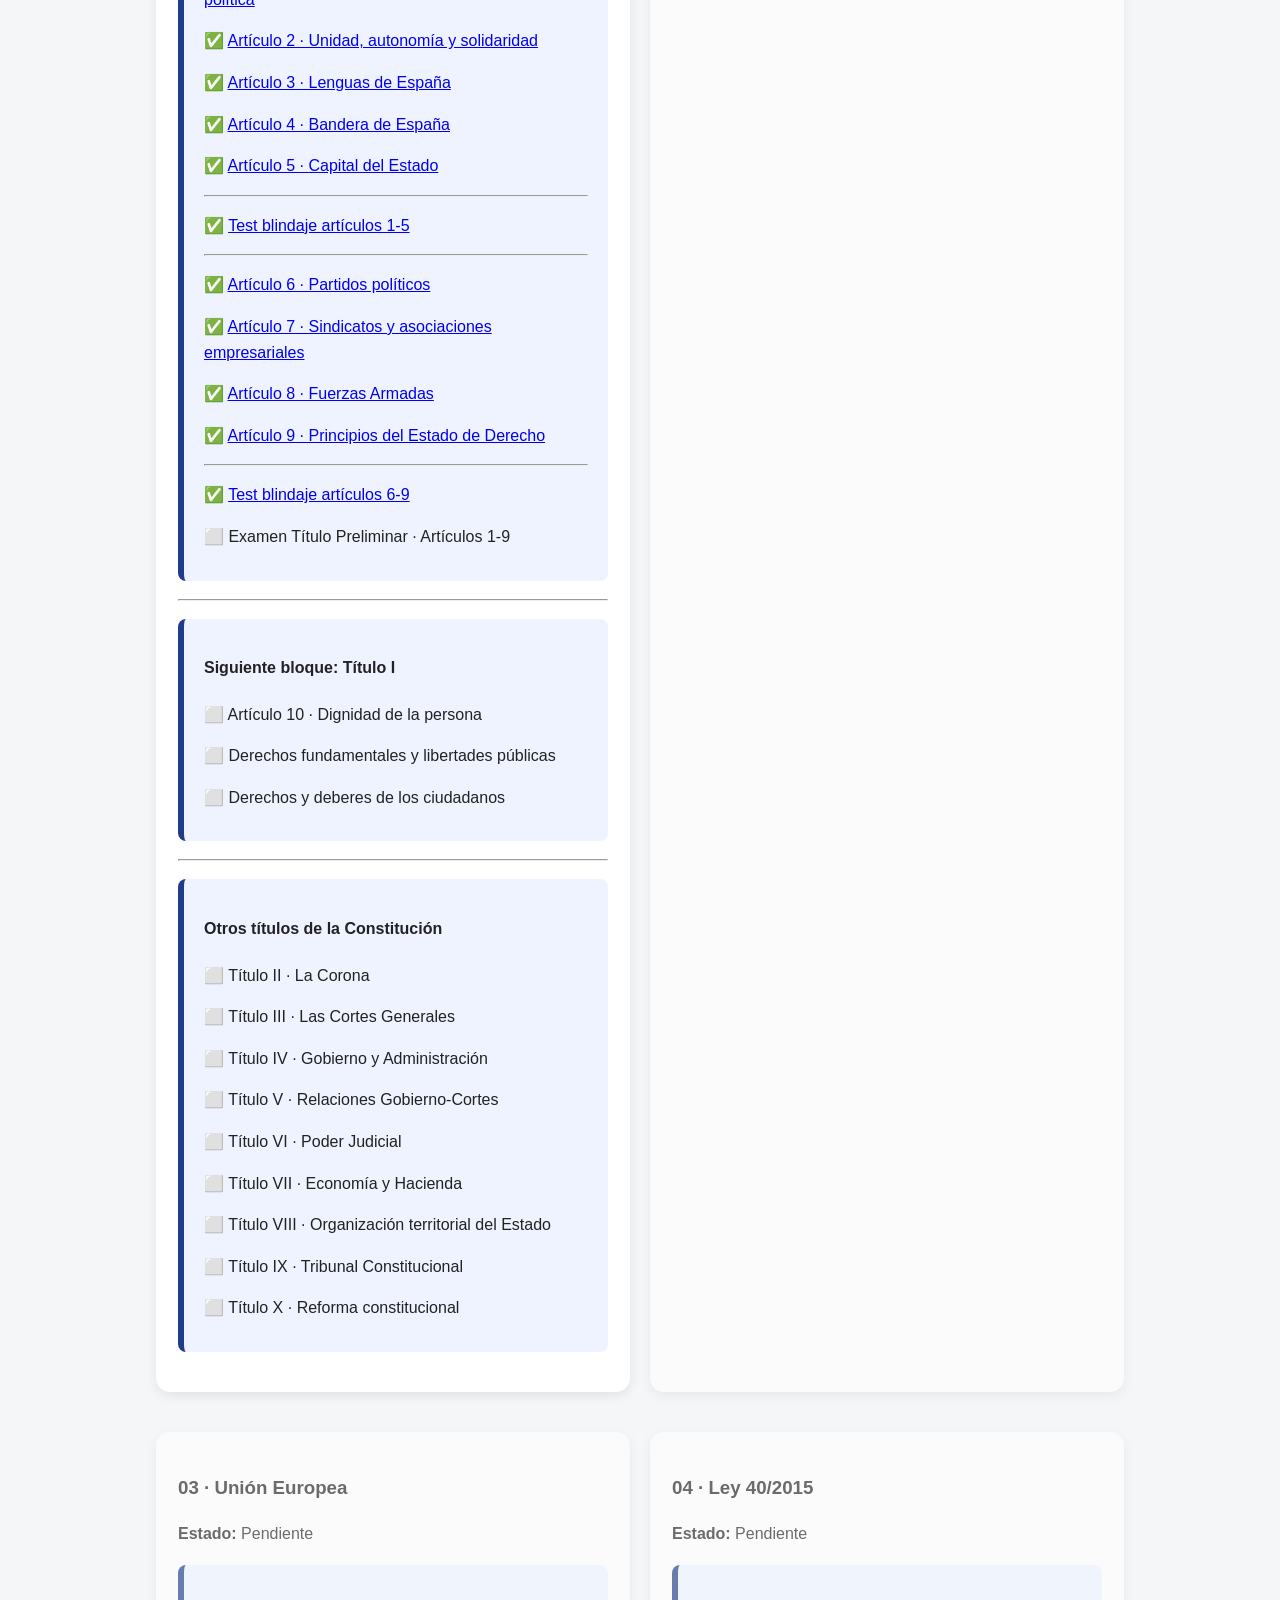
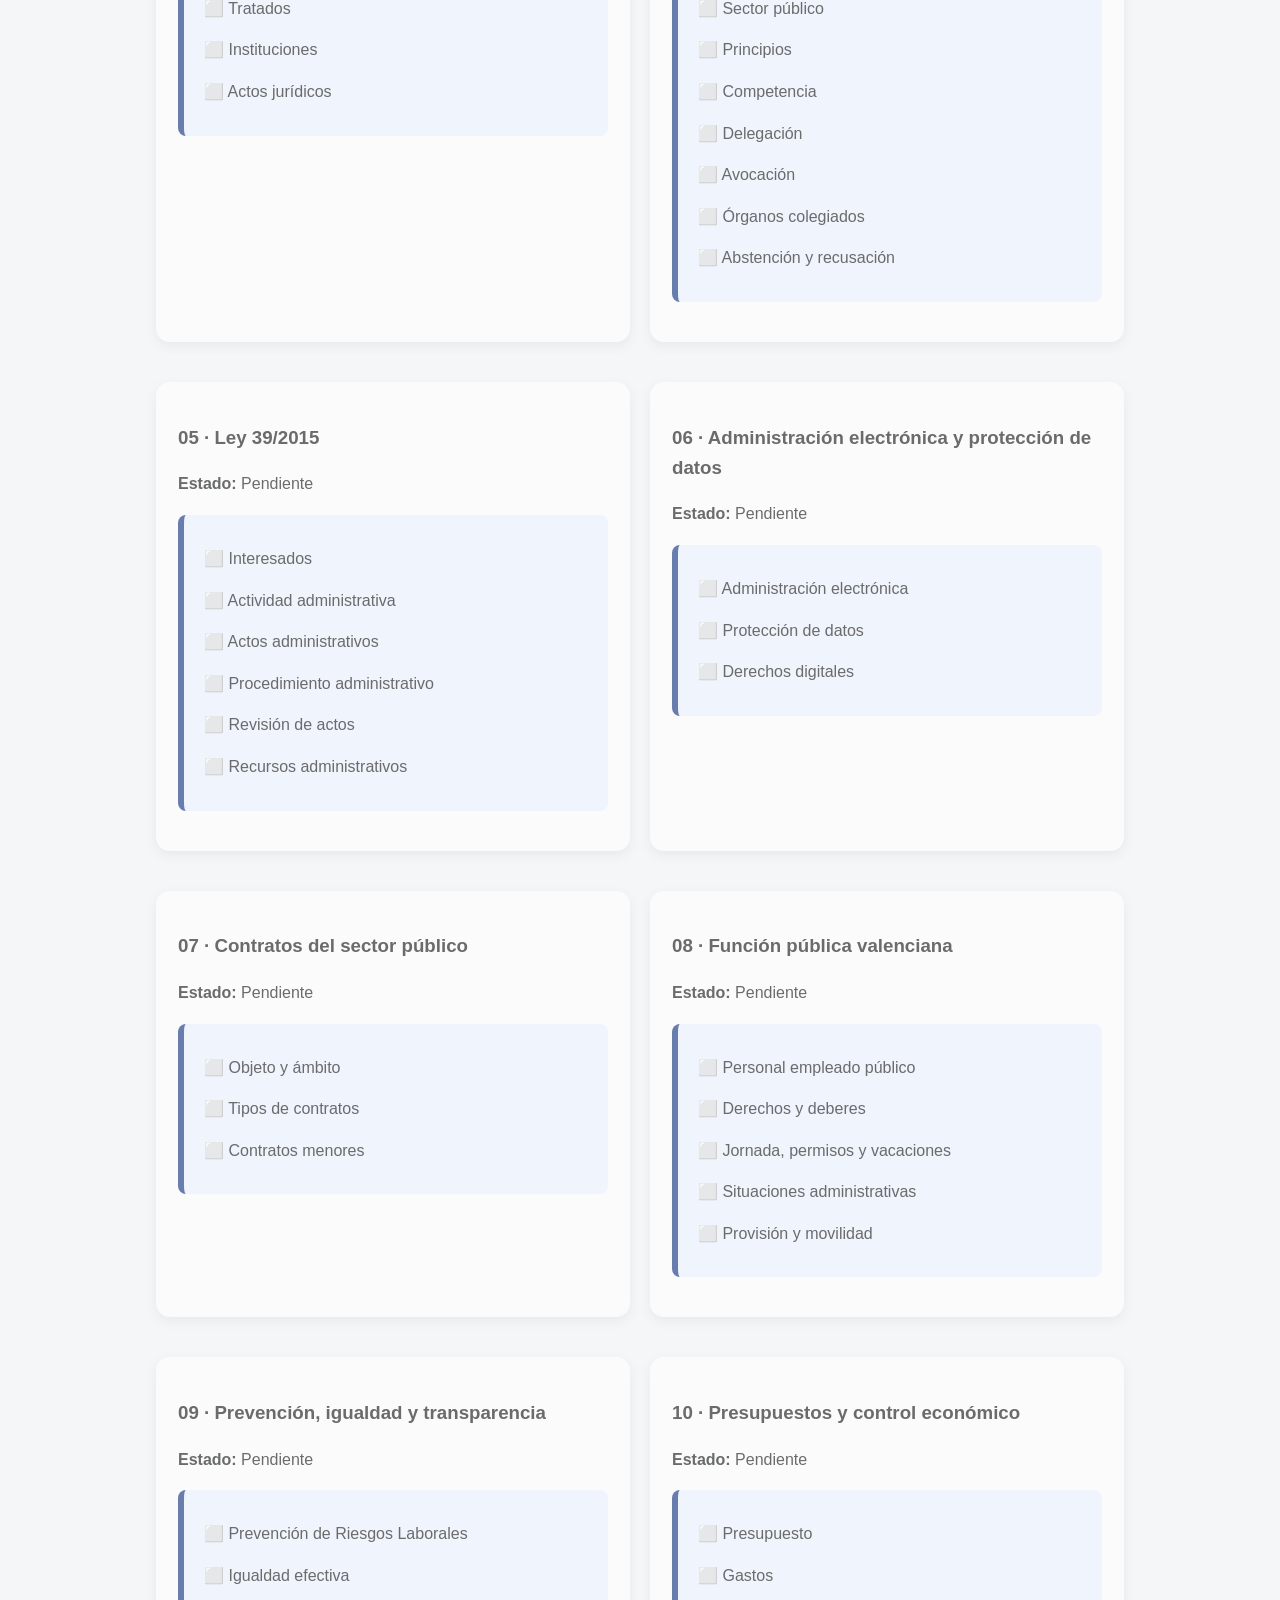
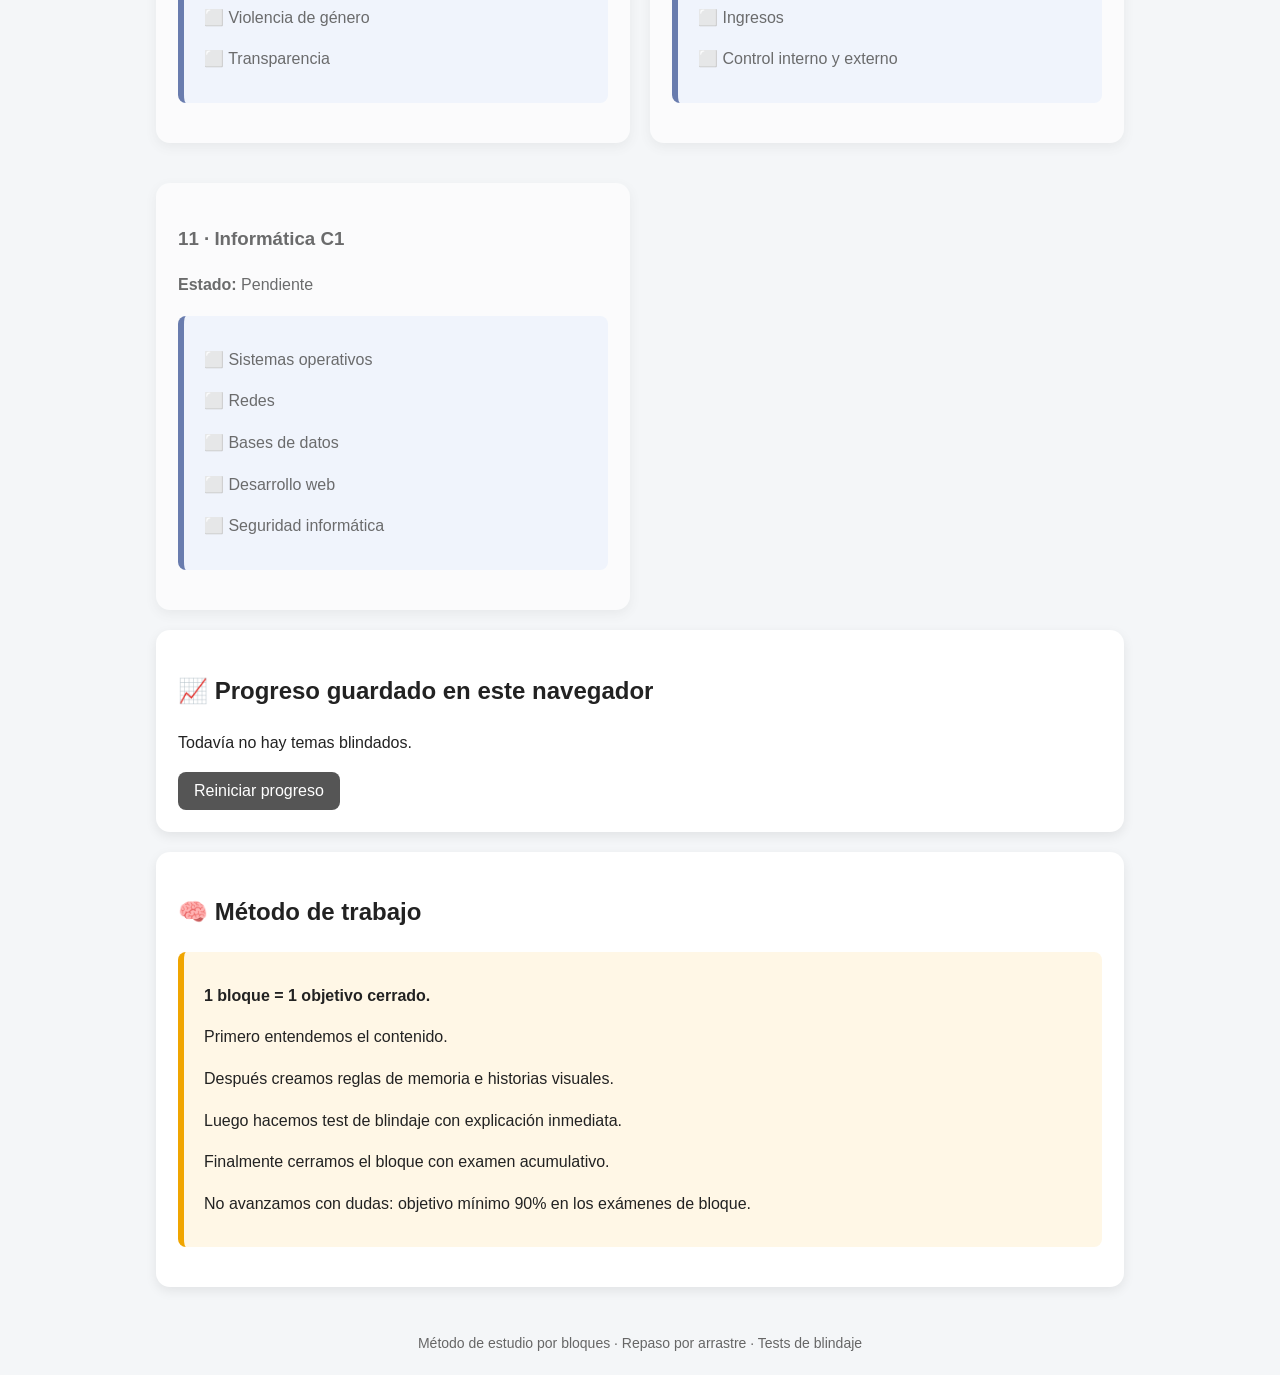
==== commit b05af759: "indexNuevo" ====
--- a/index.html
+++ b/index.html
@@ -1,4 +1,3 @@
-```html
 <!DOCTYPE html>
 <html lang="es">
 
@@ -20,145 +19,203 @@
 
     <section class="tarjeta">
       <h2>🎯 Objetivo principal</h2>
-
       <div class="bloque">
         <p><strong>Objetivo principal:</strong> C1 Informática.</p>
         <p><strong>Objetivo secundario:</strong> C2 y C1 Administrativo si aparece convocatoria.</p>
-        <p><strong>Método:</strong> estudiar por semanas, blindar cada tema y arrastrar repasos.</p>
+        <p><strong>Método:</strong> entender, blindar, testear, repasar y avanzar por bloques cerrados.</p>
       </div>
     </section>
 
     <section class="tarjeta">
       <h2>📊 Estado general</h2>
-
       <div class="ok">
-        <p><strong>Temas blindados:</strong> 6</p>
-        <p><strong>Temas en estudio:</strong> 0</p>
-        <p><strong>Bloque actual:</strong> Constitución Española</p>
-        <p><strong>Próximo objetivo:</strong> Mini examen artículos 1-5</p>
+        <p><strong>Bloque actual:</strong> Constitución Española · Título Preliminar</p>
+        <p><strong>Artículos blindados:</strong> 9 / 9</p>
+        <p><strong>Tests de bloque:</strong> 2 / 2</p>
+        <p><strong>Próximo objetivo:</strong> Examen final del Título Preliminar</p>
       </div>
     </section>
 
     <section class="tarjeta">
-      <h2>📖 Bloque común</h2>
-      <p>Este bloque sirve para C2, C1 Administrativo y parte común de C1 Informática.</p>
+      <h2>📚 Temario oficial BOE</h2>
+      <p>Panel principal de seguimiento. Cada bloque se cerrará solo cuando supere el examen acumulativo.</p>
     </section>
 
     <section class="grid">
 
       <article class="tarjeta">
-
         <h3>01 · Constitución Española</h3>
-
-        <p><strong>Estado:</strong> En marcha</p>
-
-        <div class="bloque">
-
-          <p>✅ <a href="temas/constitucion/articulo_01.html">Artículo 1 · Blindado</a></p>
-
-          <p>✅ <a href="temas/constitucion/articulo_02.html">Artículo 2 · Blindado</a></p>
-
-          <p>✅ <a href="temas/constitucion/articulo_03.html">Artículo 3 · Blindado</a></p>
-
-          <p>✅ <a href="temas/constitucion/articulo_04.html">Artículo 4 · Blindado</a></p>
-
-          <p>✅ <a href="temas/constitucion/articulo_05.html">Artículo 5 · Blindado</a></p>
+        <p><strong>Estado:</strong> Título Preliminar casi completado</p>
+
+        <div class="bloque">
+          <p><strong>Progreso Título Preliminar:</strong> 95%</p>
+          <p>✅ Artículos 1-9 estudiados</p>
+          <p>✅ Test 1-5 completado</p>
+          <p>✅ Test 6-9 completado</p>
+          <p>⬜ Examen final pendiente</p>
+        </div>
+
+        <hr>
+
+        <div class="bloque">
+          <h4>Título Preliminar</h4>
+          <p>✅ <a href="temas/constitucion/articulo_01.html">Artículo 1 · Estado, valores, soberanía y forma
+              política</a></p>
+          <p>✅ <a href="temas/constitucion/articulo_02.html">Artículo 2 · Unidad, autonomía y solidaridad</a></p>
+          <p>✅ <a href="temas/constitucion/articulo_03.html">Artículo 3 · Lenguas de España</a></p>
+          <p>✅ <a href="temas/constitucion/articulo_04.html">Artículo 4 · Bandera de España</a></p>
+          <p>✅ <a href="temas/constitucion/articulo_05.html">Artículo 5 · Capital del Estado</a></p>
 
           <hr>
 
           <p>✅ <a href="temas/constitucion/test_01_05.html">Test blindaje artículos 1-5</a></p>
 
-          <p>⬜ Mini examen artículos 1-5</p>
-
           <hr>
 
-          <p>⬜ Artículo 6 · Pendiente</p>
-          <p>⬜ Artículo 7 · Pendiente</p>
-          <p>⬜ Artículo 8 · Pendiente</p>
-          <p>⬜ Artículo 9 · Pendiente</p>
+          <p>✅ <a href="temas/constitucion/articulo_06.html">Artículo 6 · Partidos políticos</a></p>
+          <p>✅ <a href="temas/constitucion/articulo_07.html">Artículo 7 · Sindicatos y asociaciones empresariales</a>
+          </p>
+          <p>✅ <a href="temas/constitucion/articulo_08.html">Artículo 8 · Fuerzas Armadas</a></p>
+          <p>✅ <a href="temas/constitucion/articulo_09.html">Artículo 9 · Principios del Estado de Derecho</a></p>
 
           <hr>
 
-          <p>⬜ Derechos y libertades fundamentales</p>
-          <p>⬜ Corona</p>
-          <p>⬜ Cortes Generales</p>
-          <p>⬜ Gobierno y Administración</p>
-          <p>⬜ Tribunal Constitucional</p>
-
-        </div>
-
-      </article>
-
-      <article class="tarjeta bloqueado">
-
+          <p>✅ <a href="temas/constitucion/test_06_09.html">Test blindaje artículos 6-9</a></p>
+          <p>⬜ Examen Título Preliminar · Artículos 1-9</p>
+        </div>
+
+        <hr>
+
+        <div class="bloque">
+          <h4>Siguiente bloque: Título I</h4>
+          <p>⬜ Artículo 10 · Dignidad de la persona</p>
+          <p>⬜ Derechos fundamentales y libertades públicas</p>
+          <p>⬜ Derechos y deberes de los ciudadanos</p>
+        </div>
+
+        <hr>
+
+        <div class="bloque">
+          <h4>Otros títulos de la Constitución</h4>
+          <p>⬜ Título II · La Corona</p>
+          <p>⬜ Título III · Las Cortes Generales</p>
+          <p>⬜ Título IV · Gobierno y Administración</p>
+          <p>⬜ Título V · Relaciones Gobierno-Cortes</p>
+          <p>⬜ Título VI · Poder Judicial</p>
+          <p>⬜ Título VII · Economía y Hacienda</p>
+          <p>⬜ Título VIII · Organización territorial del Estado</p>
+          <p>⬜ Título IX · Tribunal Constitucional</p>
+          <p>⬜ Título X · Reforma constitucional</p>
+        </div>
+      </article>
+
+      <article class="tarjeta bloqueado">
         <h3>02 · Estatuto Valenciano</h3>
-
-        <p><strong>Estado:</strong> Pendiente</p>
-
-        <div class="bloque">
+        <p><strong>Estado:</strong> Pendiente</p>
+        <div class="bloque">
+          <p>⬜ Comunitat Valenciana</p>
           <p>⬜ Generalitat</p>
           <p>⬜ Les Corts</p>
           <p>⬜ President</p>
           <p>⬜ Consell</p>
           <p>⬜ Competencias</p>
         </div>
-
-      </article>
-
-      <article class="tarjeta bloqueado">
-
-        <h3>03 · Ley 39/2015</h3>
-
-        <p><strong>Estado:</strong> Pendiente</p>
-
-        <div class="bloque">
-          <p>⬜ Interesados</p>
-          <p>⬜ Registros</p>
-          <p>⬜ Notificaciones</p>
-          <p>⬜ Procedimiento administrativo</p>
-          <p>⬜ Recursos</p>
-        </div>
-
-      </article>
-
-      <article class="tarjeta bloqueado">
-
+      </article>
+
+      <article class="tarjeta bloqueado">
+        <h3>03 · Unión Europea</h3>
+        <p><strong>Estado:</strong> Pendiente</p>
+        <div class="bloque">
+          <p>⬜ Tratados</p>
+          <p>⬜ Instituciones</p>
+          <p>⬜ Actos jurídicos</p>
+        </div>
+      </article>
+
+      <article class="tarjeta bloqueado">
         <h3>04 · Ley 40/2015</h3>
-
-        <p><strong>Estado:</strong> Pendiente</p>
-
-        <div class="bloque">
-          <p>⬜ Órganos administrativos</p>
+        <p><strong>Estado:</strong> Pendiente</p>
+        <div class="bloque">
+          <p>⬜ Sector público</p>
+          <p>⬜ Principios</p>
           <p>⬜ Competencia</p>
           <p>⬜ Delegación</p>
           <p>⬜ Avocación</p>
-          <p>⬜ Régimen jurídico</p>
-        </div>
-
-      </article>
-
-      <article class="tarjeta bloqueado">
-
-        <h3>05 · Administración Local</h3>
-
-        <p><strong>Estado:</strong> Pendiente</p>
-
-        <div class="bloque">
-          <p>⬜ Provincia</p>
-          <p>⬜ Municipio</p>
-          <p>⬜ Órganos municipales</p>
-          <p>⬜ Ordenanzas</p>
-          <p>⬜ Haciendas Locales</p>
-        </div>
-
-      </article>
-
-      <article class="tarjeta bloqueado">
-
-        <h3>06 · Informática C1</h3>
-
-        <p><strong>Estado:</strong> Pendiente</p>
-
+          <p>⬜ Órganos colegiados</p>
+          <p>⬜ Abstención y recusación</p>
+        </div>
+      </article>
+
+      <article class="tarjeta bloqueado">
+        <h3>05 · Ley 39/2015</h3>
+        <p><strong>Estado:</strong> Pendiente</p>
+        <div class="bloque">
+          <p>⬜ Interesados</p>
+          <p>⬜ Actividad administrativa</p>
+          <p>⬜ Actos administrativos</p>
+          <p>⬜ Procedimiento administrativo</p>
+          <p>⬜ Revisión de actos</p>
+          <p>⬜ Recursos administrativos</p>
+        </div>
+      </article>
+
+      <article class="tarjeta bloqueado">
+        <h3>06 · Administración electrónica y protección de datos</h3>
+        <p><strong>Estado:</strong> Pendiente</p>
+        <div class="bloque">
+          <p>⬜ Administración electrónica</p>
+          <p>⬜ Protección de datos</p>
+          <p>⬜ Derechos digitales</p>
+        </div>
+      </article>
+
+      <article class="tarjeta bloqueado">
+        <h3>07 · Contratos del sector público</h3>
+        <p><strong>Estado:</strong> Pendiente</p>
+        <div class="bloque">
+          <p>⬜ Objeto y ámbito</p>
+          <p>⬜ Tipos de contratos</p>
+          <p>⬜ Contratos menores</p>
+        </div>
+      </article>
+
+      <article class="tarjeta bloqueado">
+        <h3>08 · Función pública valenciana</h3>
+        <p><strong>Estado:</strong> Pendiente</p>
+        <div class="bloque">
+          <p>⬜ Personal empleado público</p>
+          <p>⬜ Derechos y deberes</p>
+          <p>⬜ Jornada, permisos y vacaciones</p>
+          <p>⬜ Situaciones administrativas</p>
+          <p>⬜ Provisión y movilidad</p>
+        </div>
+      </article>
+
+      <article class="tarjeta bloqueado">
+        <h3>09 · Prevención, igualdad y transparencia</h3>
+        <p><strong>Estado:</strong> Pendiente</p>
+        <div class="bloque">
+          <p>⬜ Prevención de Riesgos Laborales</p>
+          <p>⬜ Igualdad efectiva</p>
+          <p>⬜ Violencia de género</p>
+          <p>⬜ Transparencia</p>
+        </div>
+      </article>
+
+      <article class="tarjeta bloqueado">
+        <h3>10 · Presupuestos y control económico</h3>
+        <p><strong>Estado:</strong> Pendiente</p>
+        <div class="bloque">
+          <p>⬜ Presupuesto</p>
+          <p>⬜ Gastos</p>
+          <p>⬜ Ingresos</p>
+          <p>⬜ Control interno y externo</p>
+        </div>
+      </article>
+
+      <article class="tarjeta bloqueado">
+        <h3>11 · Informática C1</h3>
+        <p><strong>Estado:</strong> Pendiente</p>
         <div class="bloque">
           <p>⬜ Sistemas operativos</p>
           <p>⬜ Redes</p>
@@ -166,48 +223,36 @@
           <p>⬜ Desarrollo web</p>
           <p>⬜ Seguridad informática</p>
         </div>
-
-      </article>
-
-    </section>
-
-    <section class="tarjeta">
-
+      </article>
+
+    </section>
+
+    <section class="tarjeta">
       <h2>📈 Progreso guardado en este navegador</h2>
-
-      <p id="resumenProgreso">
-        Cargando progreso...
-      </p>
-
-      <button class="boton secundario" onclick="reiniciarProgreso()">
-        Reiniciar progreso
-      </button>
-
-    </section>
-
-    <section class="tarjeta">
-
+      <p id="resumenProgreso">Cargando progreso...</p>
+      <button class="boton secundario" onclick="reiniciarProgreso()">Reiniciar progreso</button>
+    </section>
+
+    <section class="tarjeta">
       <h2>🧠 Método de trabajo</h2>
-
       <div class="regla">
-        <p><strong>1 semana = 1 objetivo.</strong></p>
-        <p>Primero entendemos el tema.</p>
-        <p>Después creamos reglas de memoria.</p>
-        <p>Luego hacemos test de blindaje.</p>
-        <p>Finalmente lo incorporamos a la aplicación.</p>
-        <p>Cada semana arrastramos repasos de semanas anteriores.</p>
+        <p><strong>1 bloque = 1 objetivo cerrado.</strong></p>
+        <p>Primero entendemos el contenido.</p>
+        <p>Después creamos reglas de memoria e historias visuales.</p>
+        <p>Luego hacemos test de blindaje con explicación inmediata.</p>
+        <p>Finalmente cerramos el bloque con examen acumulativo.</p>
+        <p>No avanzamos con dudas: objetivo mínimo 90% en los exámenes de bloque.</p>
       </div>
-
     </section>
 
   </main>
 
   <footer class="pie">
-    Método de estudio por semanas · Repaso por arrastre · Tests de blindaje
+    Método de estudio por bloques · Repaso por arrastre · Tests de blindaje
   </footer>
 
   <script src="js/app.js"></script>
 
 </body>
 
-</html>
+</html>
